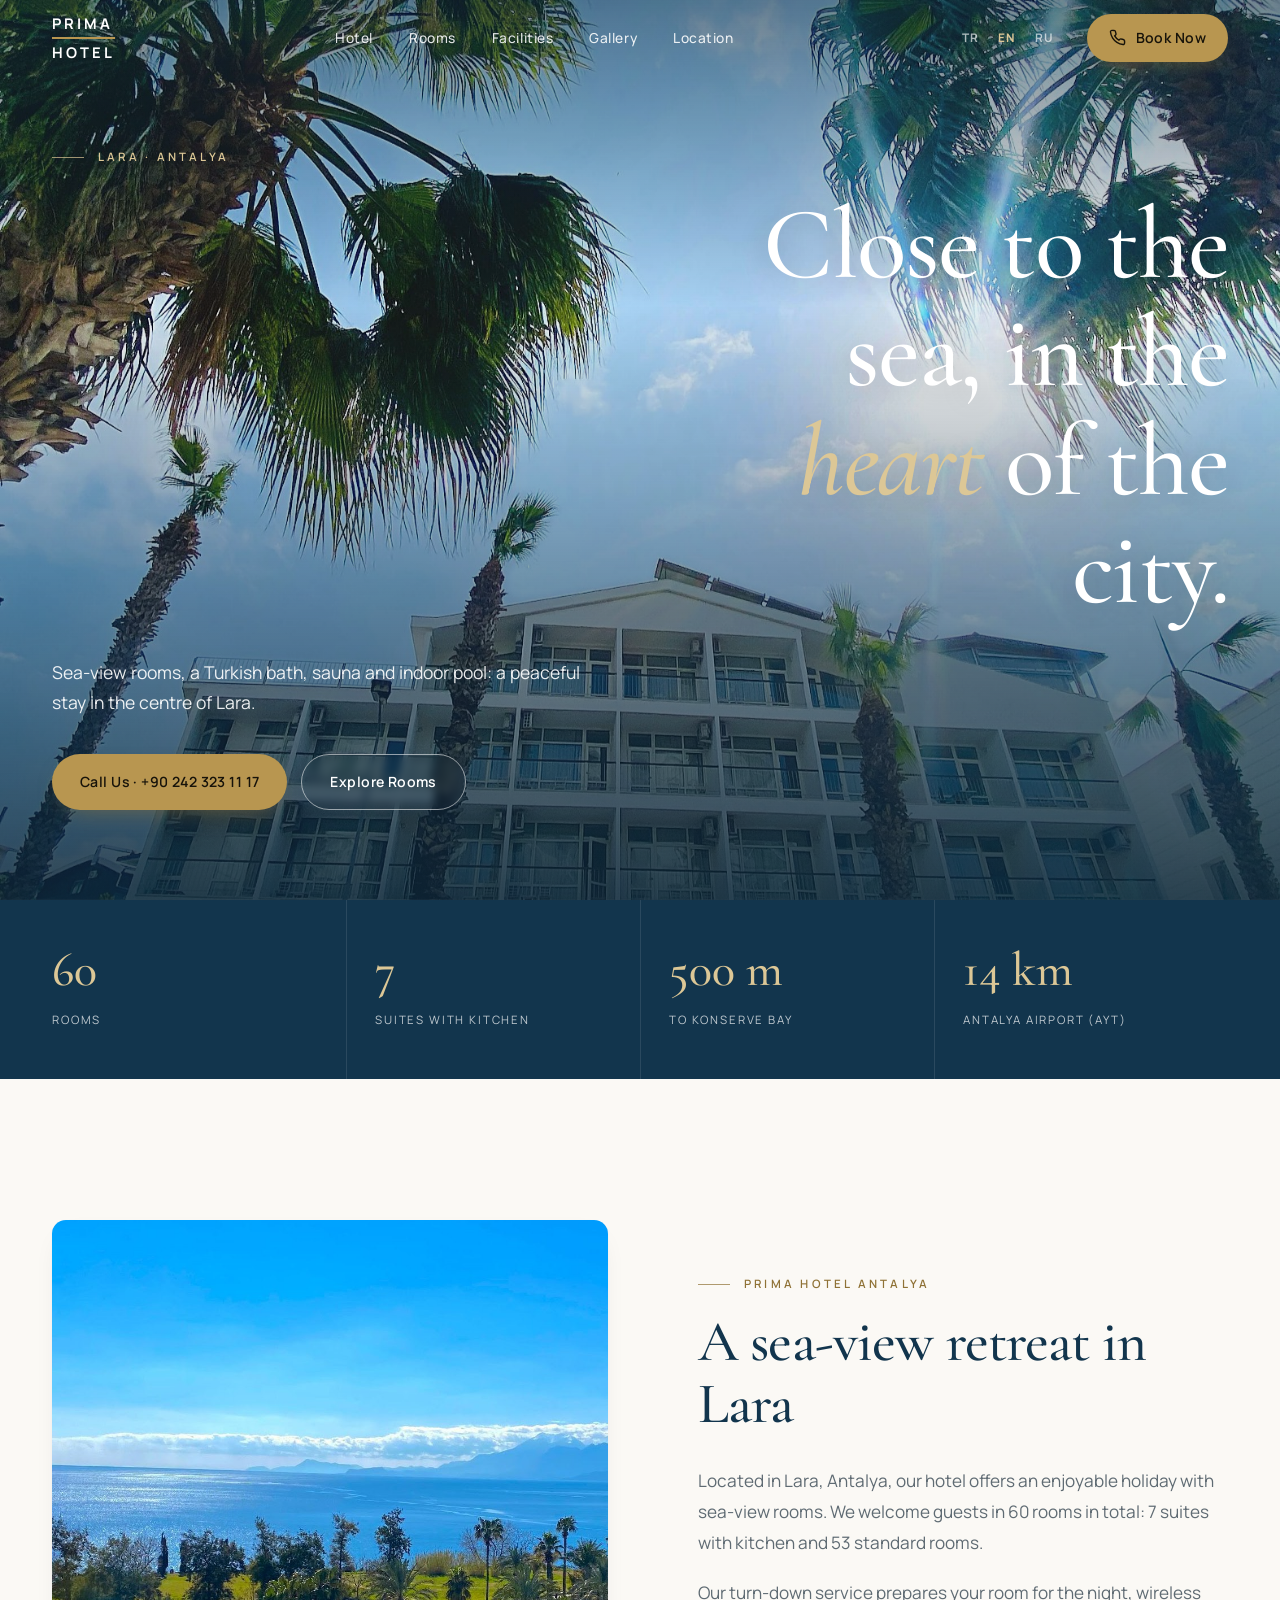
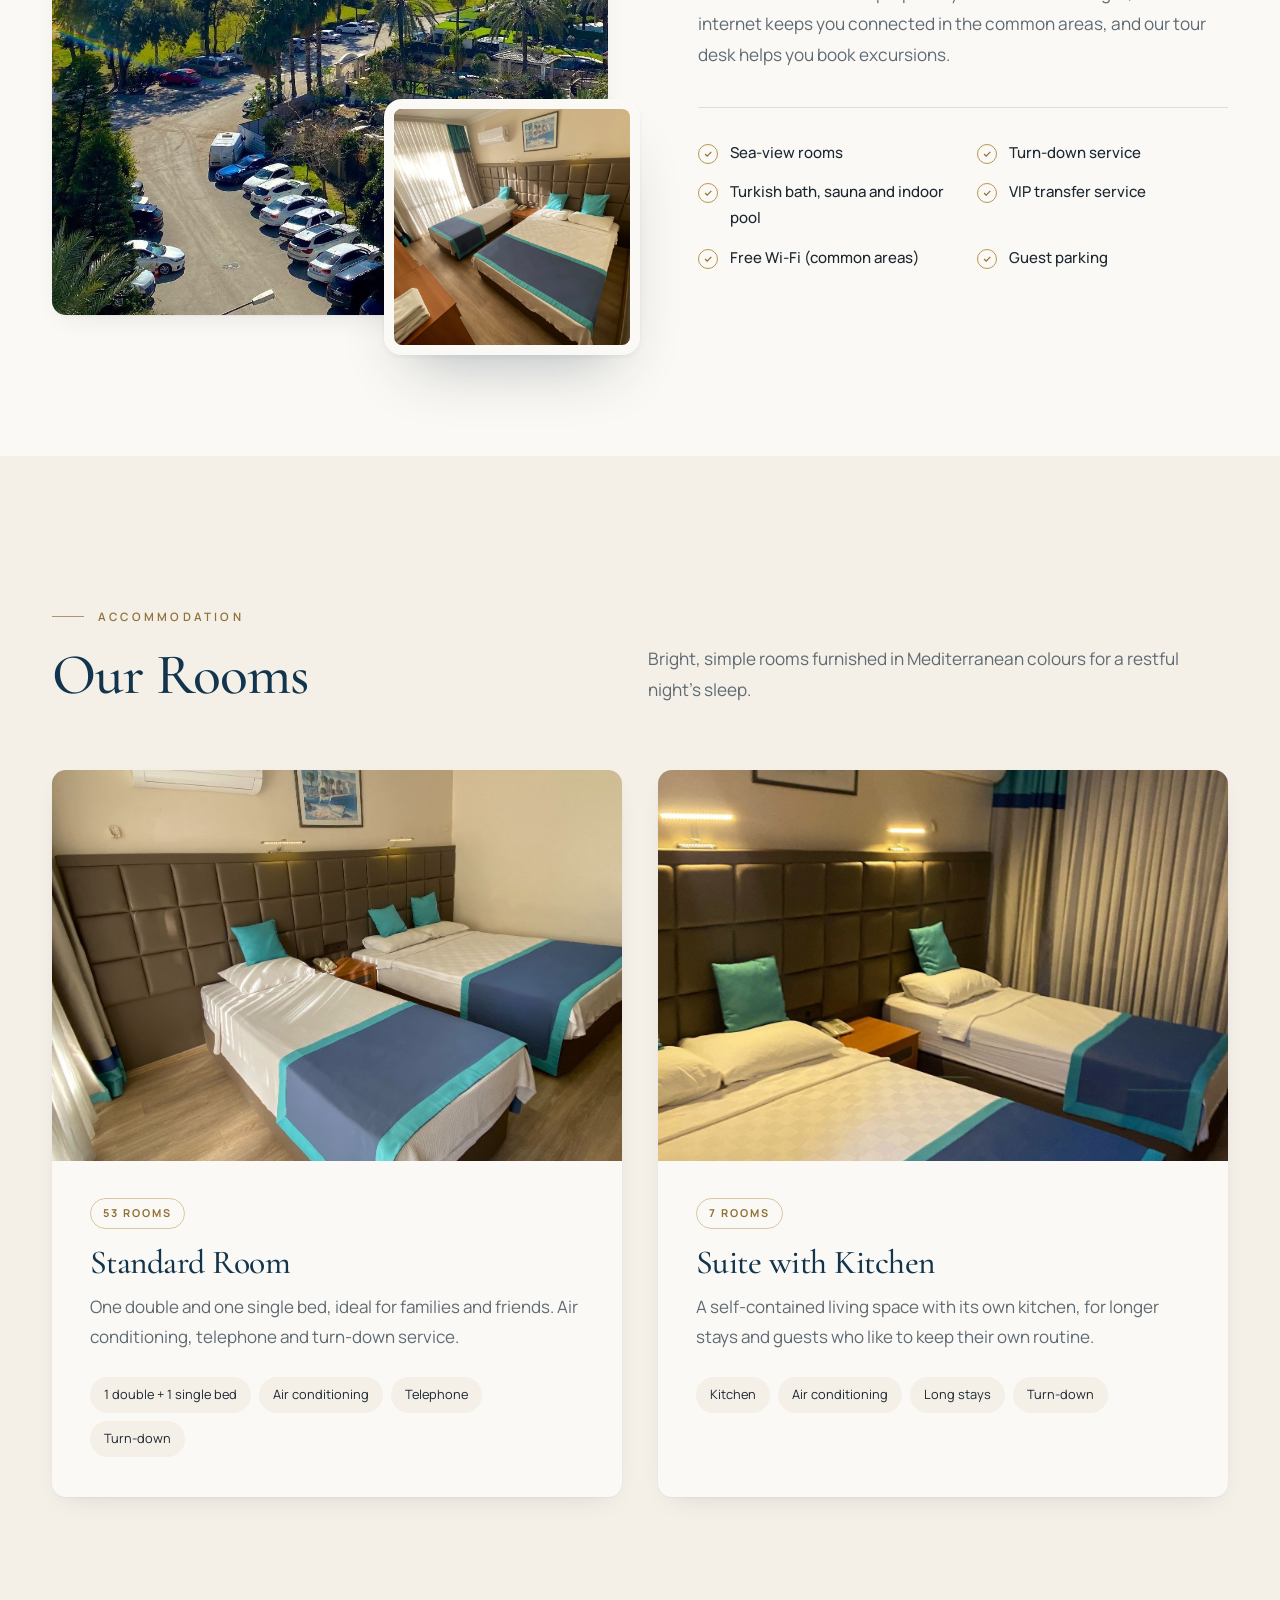
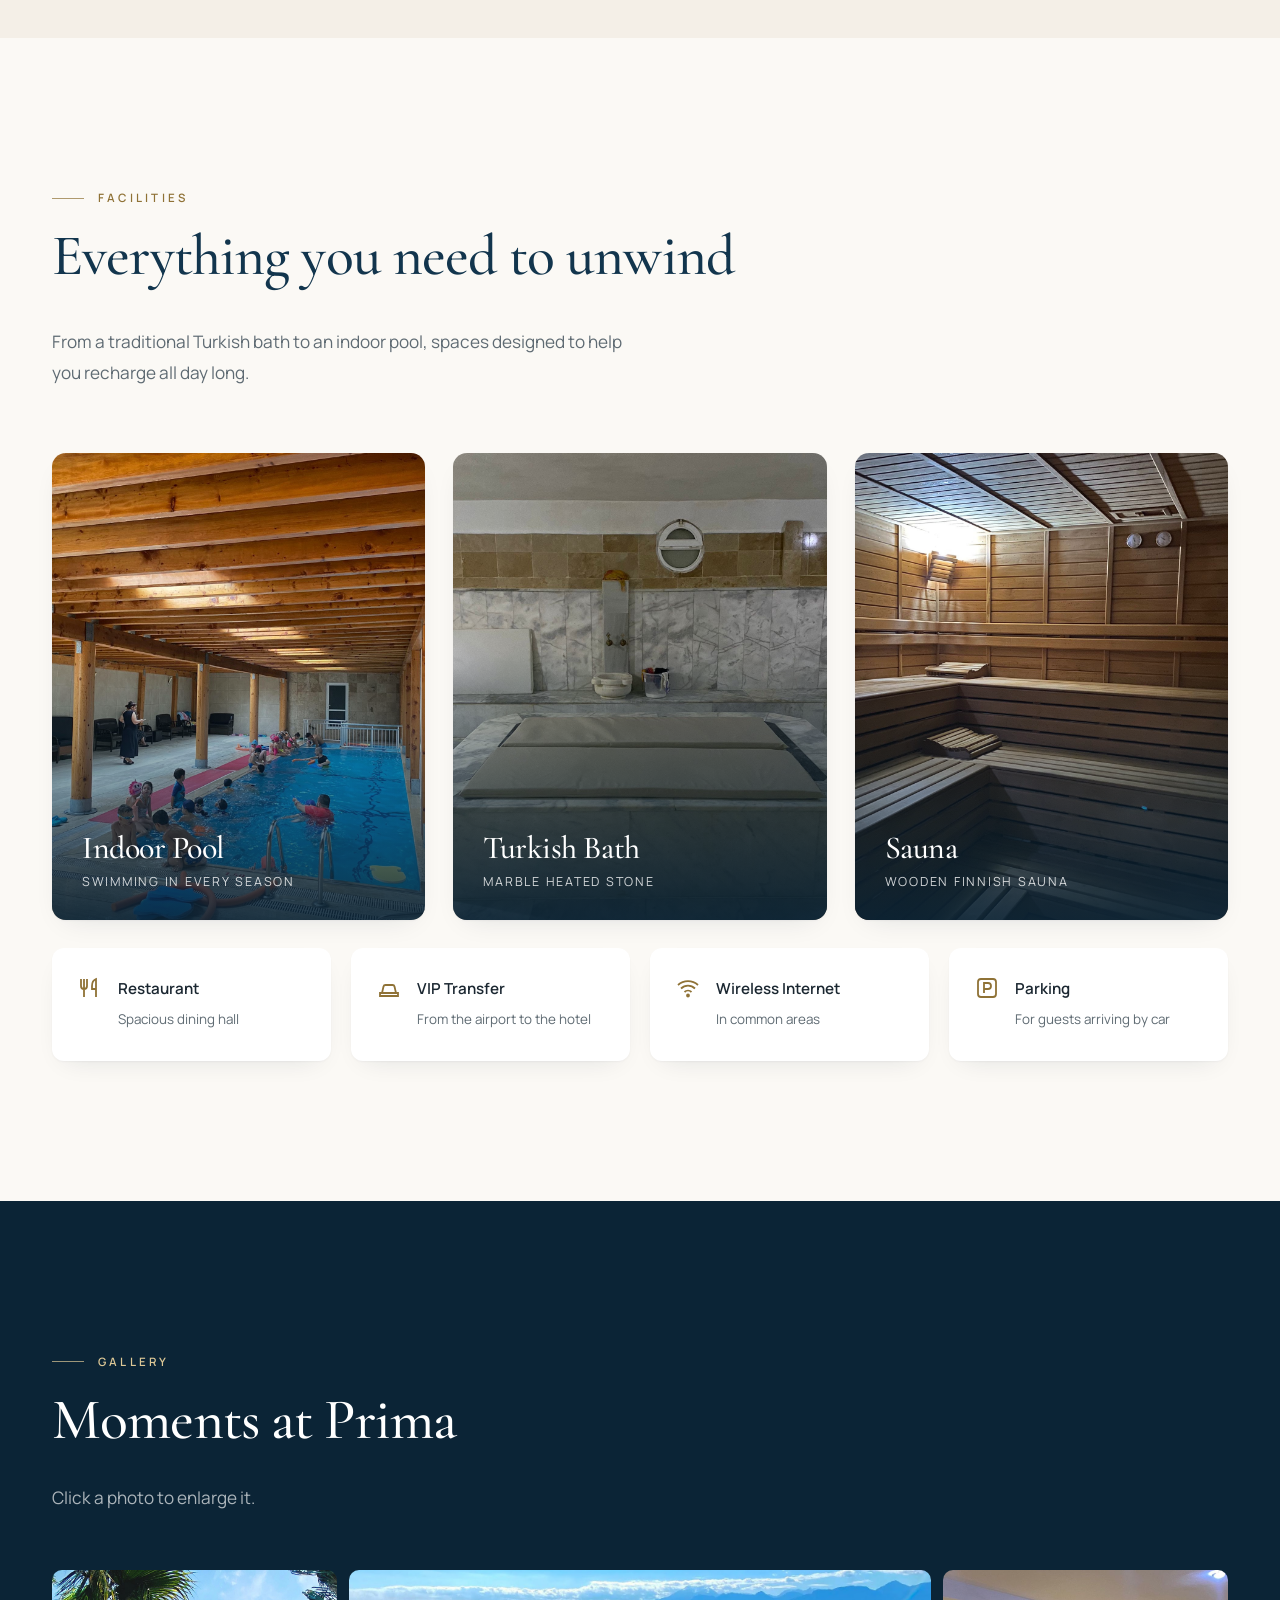
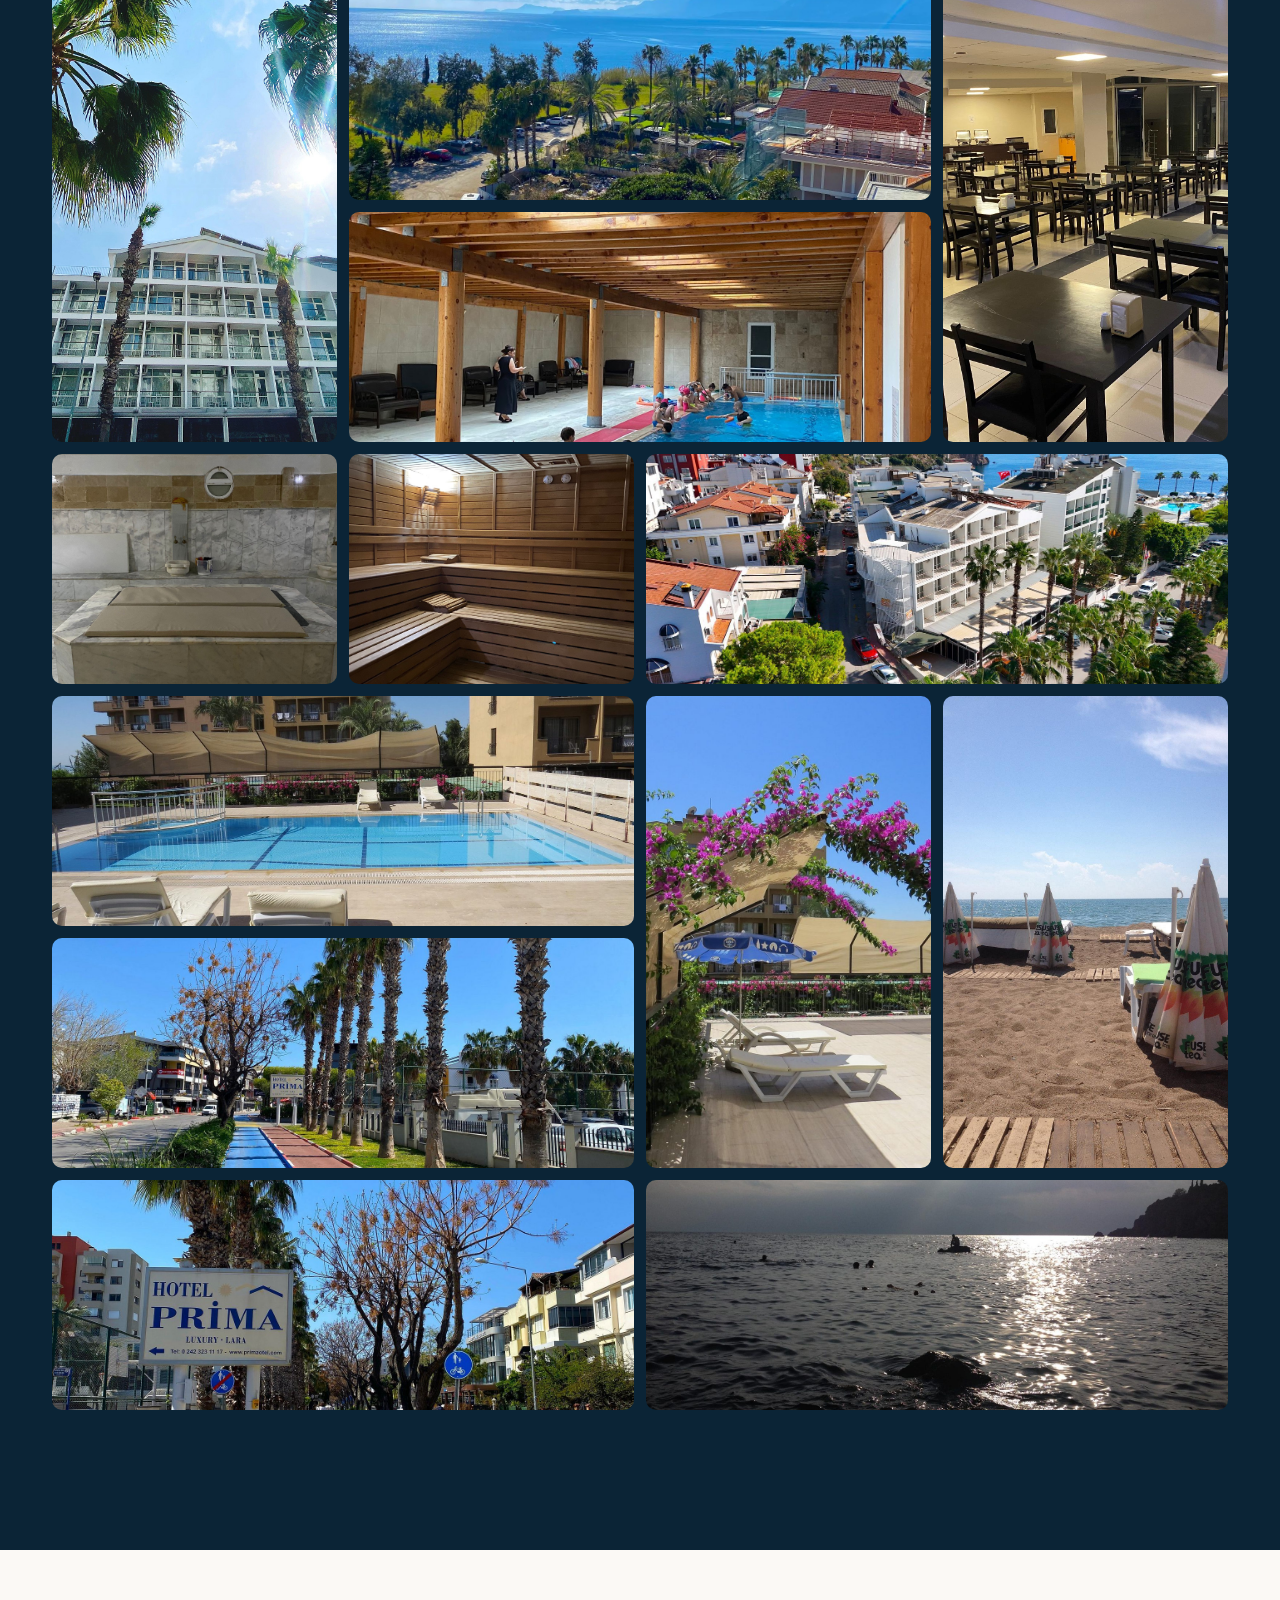
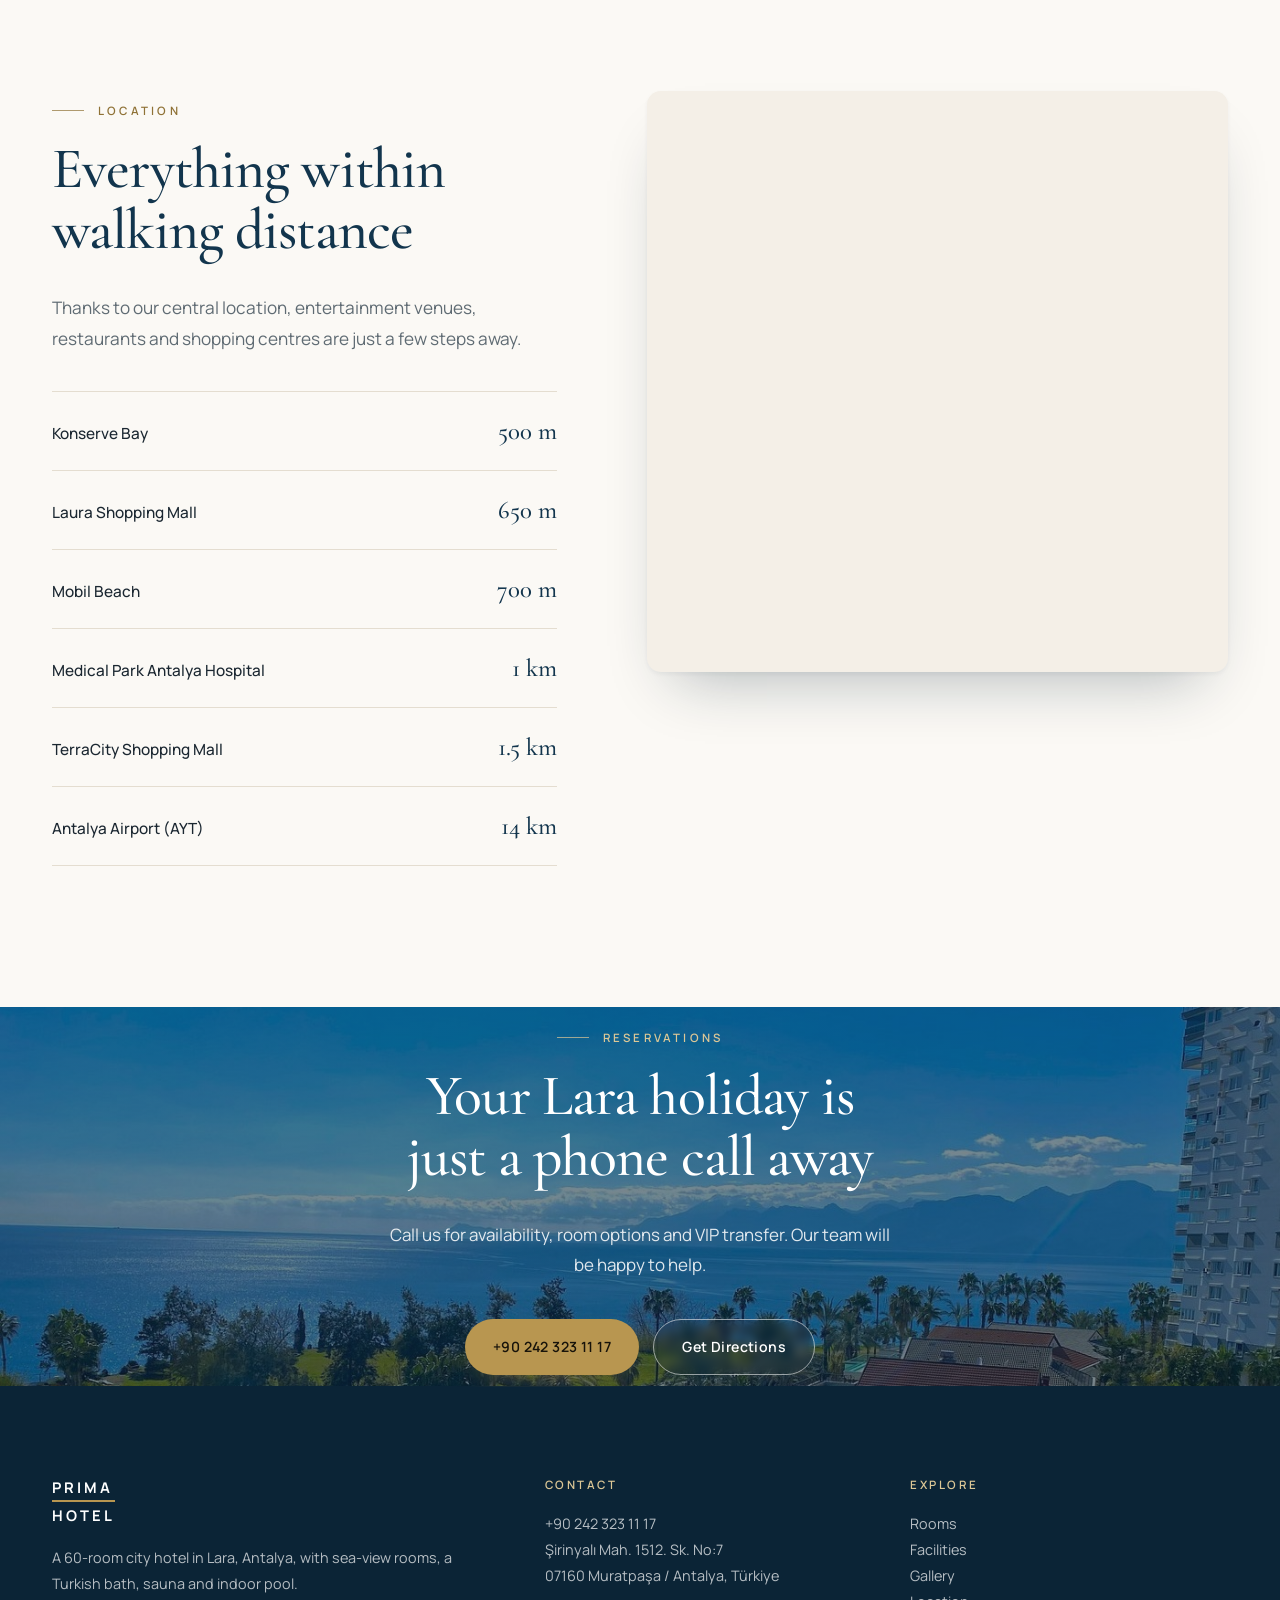
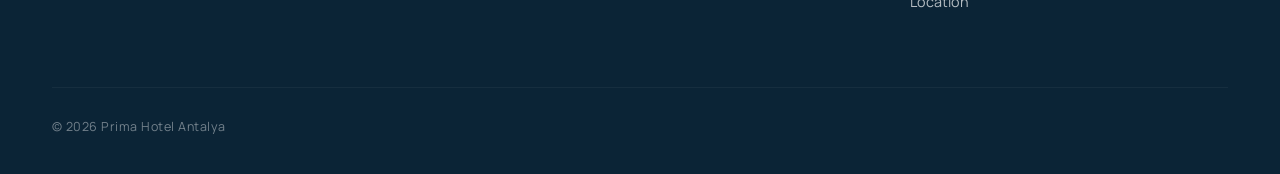
==== en.html @ bfd02672 "Add modern Prima Hotel website (TR, EN, RU) Single-page hotel site rebuilt from primaotel.com conten" ====
<!doctype html>
<html lang="en">
<head>
<meta charset="utf-8">
<meta name="viewport" content="width=device-width, initial-scale=1">
<title>Prima Hotel Antalya · Lara</title>
<meta name="description" content="Prima Hotel, a 60-room hotel in Lara, Antalya, within walking distance of the sea. Turkish bath, sauna, indoor pool, restaurant and VIP transfer.">
<meta property="og:title" content="Prima Hotel Antalya">
<meta property="og:description" content="Sea-view rooms, Turkish bath, sauna and indoor pool in Lara, Antalya.">
<meta property="og:image" content="img/otel.jpg">
<link rel="preconnect" href="https://fonts.googleapis.com">
<link rel="preconnect" href="https://fonts.gstatic.com" crossorigin>
<link href="https://fonts.googleapis.com/css2?family=Cormorant+Garamond:ital,wght@0,500;0,600;1,500&family=Manrope:wght@400;500;600;700&display=swap" rel="stylesheet">
<link rel="stylesheet" href="styles.css">
<link rel="alternate" hreflang="tr" href="index.html">
<link rel="alternate" hreflang="en" href="en.html">
<link rel="alternate" hreflang="ru" href="ru.html">
</head>
<body>

<header class="nav" id="nav">
  <div class="wrap">
    <a href="#top" class="brand" aria-label="Prima Hotel home">PRIMA<i></i>HOTEL</a>
    <ul id="menu">
      <li><a href="#hotel">Hotel</a></li>
      <li><a href="#rooms">Rooms</a></li>
      <li><a href="#facilities">Facilities</a></li>
      <li><a href="#gallery">Gallery</a></li>
      <li><a href="#location">Location</a></li>
    </ul>
    <div class="nav-end">
    <nav class="lang" aria-label="Language">
      <a href="index.html" lang="tr">TR</a>
      <a href="en.html" lang="en" aria-current="page">EN</a>
      <a href="ru.html" lang="ru">RU</a>
    </nav>
    <a class="btn btn-gold" href="tel:+902423231117">
      <svg viewBox="0 0 24 24" fill="none" stroke="currentColor" stroke-width="2"><path d="M22 16.9v3a2 2 0 0 1-2.2 2 19.8 19.8 0 0 1-8.6-3.1 19.5 19.5 0 0 1-6-6A19.8 19.8 0 0 1 2.1 4.2 2 2 0 0 1 4.1 2h3a2 2 0 0 1 2 1.7c.1.9.4 1.8.7 2.7a2 2 0 0 1-.5 2.1L8 9.8a16 16 0 0 0 6 6l1.3-1.3a2 2 0 0 1 2.1-.4c.9.3 1.8.6 2.7.7a2 2 0 0 1 1.7 2z"/></svg>
      Book Now
    </a>
    <button class="menu-btn" id="menuBtn" aria-label="Open menu" aria-expanded="false">
      <svg width="28" height="28" viewBox="0 0 24 24" fill="none" stroke="currentColor" stroke-width="2"><path d="M4 7h16M4 12h16M4 17h16"/></svg>
    </button>
    </div>
  </div>
</header>

<main id="top">
  <section class="hero">
    <div class="hero-bg" role="img" aria-label="Prima Hotel building among palm trees"></div>
    <div class="wrap">
      <span class="eyebrow">Lara · Antalya</span>
      <h1>Close to the sea, in the <em>heart</em> of the city.</h1>
      <p>Sea-view rooms, a Turkish bath, sauna and indoor pool: a peaceful stay in the centre of Lara.</p>
      <div class="hero-ctas">
        <a class="btn btn-gold" href="tel:+902423231117">Call Us · +90 242 323 11 17</a>
        <a class="btn btn-ghost" href="#rooms">Explore Rooms</a>
      </div>
    </div>
  </section>

  <section class="stats" aria-label="Hotel facts">
    <div class="wrap">
      <div class="stat"><b>60</b><span>Rooms</span></div>
      <div class="stat"><b>7</b><span>Suites with kitchen</span></div>
      <div class="stat"><b>500 m</b><span>To Konserve Bay</span></div>
      <div class="stat"><b>14 km</b><span>Antalya Airport (AYT)</span></div>
    </div>
  </section>

  <section class="about" id="hotel">
    <div class="wrap">
      <div class="about-media reveal">
        <img src="img/deniz-manzarasi-dikey.jpg" alt="View of the Mediterranean and the Taurus Mountains from the hotel" loading="lazy">
        <img class="inset" src="img/oda-gunduz.jpg" alt="Standard room" loading="lazy">
      </div>
      <div class="reveal">
        <span class="eyebrow">Prima Hotel Antalya</span>
        <h2>A sea-view retreat in Lara</h2>
        <p class="lead">Located in Lara, Antalya, our hotel offers an enjoyable holiday with sea-view rooms. We welcome guests in 60 rooms in total: 7 suites with kitchen and 53 standard rooms.</p>
        <p class="lead">Our turn-down service prepares your room for the night, wireless internet keeps you connected in the common areas, and our tour desk helps you book excursions.</p>
        <ul class="checks">
          <li>Sea-view rooms</li>
          <li>Turn-down service</li>
          <li>Turkish bath, sauna and indoor pool</li>
          <li>VIP transfer service</li>
          <li>Free Wi-Fi (common areas)</li>
          <li>Guest parking</li>
        </ul>
      </div>
    </div>
  </section>

  <section class="rooms" id="rooms">
    <div class="wrap">
      <div class="section-head reveal">
        <div>
          <span class="eyebrow">Accommodation</span>
          <h2>Our Rooms</h2>
        </div>
        <p class="lead">Bright, simple rooms furnished in Mediterranean colours for a restful night's sleep.</p>
      </div>
      <div class="room-grid">
        <article class="room reveal">
          <div class="room-img"><img src="img/oda-standart.jpg" alt="Standard room with one double and one single bed" loading="lazy"></div>
          <div class="room-body">
            <span class="room-tag">53 rooms</span>
            <h3>Standard Room</h3>
            <p>One double and one single bed, ideal for families and friends. Air conditioning, telephone and turn-down service.</p>
            <div class="room-feats"><span>1 double + 1 single bed</span><span>Air conditioning</span><span>Telephone</span><span>Turn-down</span></div>
          </div>
        </article>
        <article class="room reveal">
          <div class="room-img"><img src="img/oda-gece.jpg" alt="Room in the evening light" loading="lazy"></div>
          <div class="room-body">
            <span class="room-tag">7 rooms</span>
            <h3>Suite with Kitchen</h3>
            <p>A self-contained living space with its own kitchen, for longer stays and guests who like to keep their own routine.</p>
            <div class="room-feats"><span>Kitchen</span><span>Air conditioning</span><span>Long stays</span><span>Turn-down</span></div>
          </div>
        </article>
      </div>
    </div>
  </section>

  <section id="facilities">
    <div class="wrap">
      <div class="section-head reveal">
        <div>
          <span class="eyebrow">Facilities</span>
          <h2>Everything you need to unwind</h2>
        </div>
        <p class="lead">From a traditional Turkish bath to an indoor pool, spaces designed to help you recharge all day long.</p>
      </div>
      <div class="fac-grid">
        <div class="fac reveal"><img src="img/kapali-havuz.jpg" alt="Indoor pool" loading="lazy"><div><h3>Indoor Pool</h3><p>Swimming in every season</p></div></div>
        <div class="fac reveal"><img src="img/hamam.jpg" alt="Marble Turkish bath" loading="lazy"><div><h3>Turkish Bath</h3><p>Marble heated stone</p></div></div>
        <div class="fac reveal"><img src="img/sauna.jpg" alt="Wooden sauna" loading="lazy"><div><h3>Sauna</h3><p>Wooden Finnish sauna</p></div></div>
      </div>
      <div class="services">
        <div class="svc reveal">
          <svg viewBox="0 0 24 24" fill="none" stroke="currentColor" stroke-width="1.8"><path d="M3 3v7a3 3 0 0 0 6 0V3M6 3v18M18 21V3c-2.5 1-4 3.5-4 7v3h4"/></svg>
          <div><b>Restaurant</b><span>Spacious dining hall</span></div>
        </div>
        <div class="svc reveal">
          <svg viewBox="0 0 24 24" fill="none" stroke="currentColor" stroke-width="1.8"><path d="M5 17h14l-1.5-6.5A2 2 0 0 0 15.6 9H8.4a2 2 0 0 0-1.9 1.5zM3 17h18v3H3zM7 20v1M17 20v1"/></svg>
          <div><b>VIP Transfer</b><span>From the airport to the hotel</span></div>
        </div>
        <div class="svc reveal">
          <svg viewBox="0 0 24 24" fill="none" stroke="currentColor" stroke-width="1.8"><path d="M2 9a15 15 0 0 1 20 0M5 12.5a10 10 0 0 1 14 0M8.5 16a5 5 0 0 1 7 0"/><circle cx="12" cy="19.5" r="1"/></svg>
          <div><b>Wireless Internet</b><span>In common areas</span></div>
        </div>
        <div class="svc reveal">
          <svg viewBox="0 0 24 24" fill="none" stroke="currentColor" stroke-width="1.8"><rect x="3" y="3" width="18" height="18" rx="3"/><path d="M9 17V7h4a3 3 0 0 1 0 6H9"/></svg>
          <div><b>Parking</b><span>For guests arriving by car</span></div>
        </div>
      </div>
    </div>
  </section>

  <section class="gallery" id="gallery">
    <div class="wrap">
      <span class="eyebrow">Gallery</span>
      <h2>Moments at Prima</h2>
      <p class="lead">Click a photo to enlarge it.</p>
      <div class="g-grid" id="gGrid">
        <button class="tall"><img src="img/otel.jpg" alt="Hotel building" loading="lazy"></button>
        <button class="wide"><img src="img/deniz-manzarasi.jpg" alt="Sea view" loading="lazy"></button>
        <button class="wide"><img src="img/kapali-havuz.jpg" alt="Indoor pool" loading="lazy"></button>
        <button class="tall"><img src="img/restoran.jpg" alt="Restaurant" loading="lazy"></button>
        <button><img src="img/hamam.jpg" alt="Turkish bath" loading="lazy"></button>
        <button><img src="img/sauna.jpg" alt="Sauna" loading="lazy"></button>
        <button class="wide"><img src="img/havadan-gorunum.jpg" alt="Aerial view of the hotel and its surroundings" loading="lazy"></button>
        <button class="wide"><img src="img/havuz.jpg" alt="Pool and sun loungers" loading="lazy"></button>
        <button class="tall"><img src="img/havuz-begonvil.jpg" alt="Bougainvillea by the pool" loading="lazy"></button>
        <button class="wide"><img src="img/yuruyus-yolu-1.jpg" alt="Palm-lined walking and cycling path" loading="lazy"></button>
        <button class="wide"><img src="img/yuruyus-yolu-2.jpg" alt="Hotel sign and walking path" loading="lazy"></button>
        <button class="wide"><img src="img/deniz-gun-batimi.jpg" alt="The sea at sunset" loading="lazy"></button>
        <button class="tall"><img src="img/plaj.jpg" alt="Sun loungers and parasols on the beach" loading="lazy"></button>
      </div>
    </div>
  </section>

  <section class="loc" id="location">
    <div class="wrap">
      <div class="reveal">
        <span class="eyebrow">Location</span>
        <h2>Everything within walking distance</h2>
        <p class="lead">Thanks to our central location, entertainment venues, restaurants and shopping centres are just a few steps away.</p>
        <ul class="dist">
          <li><span>Konserve Bay</span><b>500 m</b></li>
          <li><span>Laura Shopping Mall</span><b>650 m</b></li>
          <li><span>Mobil Beach</span><b>700 m</b></li>
          <li><span>Medical Park Antalya Hospital</span><b>1 km</b></li>
          <li><span>TerraCity Shopping Mall</span><b>1.5 km</b></li>
          <li><span>Antalya Airport (AYT)</span><b>14 km</b></li>
        </ul>
      </div>
      <div class="map reveal">
        <iframe title="Prima Hotel on the map" loading="lazy" referrerpolicy="no-referrer-when-downgrade"
          src="https://maps.google.com/maps?hl=en&amp;ll=36.855788,30.742263&amp;q=%C5%9Eirinyal%C4%B1,+1512.+Sk.+No:7,+07160+Muratpa%C5%9Fa/Antalya+(Prima+Hotel)&amp;z=16&amp;output=embed"></iframe>
      </div>
    </div>
  </section>

  <section class="cta">
    <div class="wrap reveal">
      <span class="eyebrow">Reservations</span>
      <h2>Your Lara holiday is just a phone call away</h2>
      <p>Call us for availability, room options and VIP transfer. Our team will be happy to help.</p>
      <div class="hero-ctas">
        <a class="btn btn-gold" href="tel:+902423231117">+90 242 323 11 17</a>
        <a class="btn btn-ghost" target="_blank" rel="noopener" href="https://www.google.com/maps/dir/?api=1&amp;destination=36.855788,30.742263">Get Directions</a>
      </div>
    </div>
  </section>
</main>

<footer>
  <div class="wrap">
    <div>
      <a href="#top" class="brand">PRIMA<i></i>HOTEL</a>
      <p>A 60-room city hotel in Lara, Antalya, with sea-view rooms, a Turkish bath, sauna and indoor pool.</p>
    </div>
    <div>
      <h4>Contact</h4>
      <p><a href="tel:+902423231117">+90 242 323 11 17</a></p>
      <p>Şirinyalı Mah. 1512. Sk. No:7<br>07160 Muratpaşa / Antalya, Türkiye</p>
    </div>
    <div>
      <h4>Explore</h4>
      <p><a href="#rooms">Rooms</a></p>
      <p><a href="#facilities">Facilities</a></p>
      <p><a href="#gallery">Gallery</a></p>
      <p><a href="#location">Location</a></p>
    </div>
    <div class="copy">© <span id="yr"></span> Prima Hotel Antalya</div>
  </div>
</footer>

<a class="call-fab" href="tel:+902423231117" aria-label="Call the hotel">
  <svg viewBox="0 0 24 24" fill="none" stroke="currentColor" stroke-width="2"><path d="M22 16.9v3a2 2 0 0 1-2.2 2 19.8 19.8 0 0 1-8.6-3.1 19.5 19.5 0 0 1-6-6A19.8 19.8 0 0 1 2.1 4.2 2 2 0 0 1 4.1 2h3a2 2 0 0 1 2 1.7c.1.9.4 1.8.7 2.7a2 2 0 0 1-.5 2.1L8 9.8a16 16 0 0 0 6 6l1.3-1.3a2 2 0 0 1 2.1-.4c.9.3 1.8.6 2.7.7a2 2 0 0 1 1.7 2z"/></svg>
</a>

<div class="lightbox" id="lb" role="dialog" aria-modal="true" aria-label="Photo viewer">
  <button class="lb-btn lb-close" id="lbClose" aria-label="Close">✕</button>
  <button class="lb-btn lb-prev" id="lbPrev" aria-label="Previous">‹</button>
  <img id="lbImg" alt="">
  <button class="lb-btn lb-next" id="lbNext" aria-label="Next">›</button>
</div>

<script src="main.js"></script>
</body>
</html>
---- styles.css ----
:root{
  --sea:#12354d;
  --sea-deep:#0b2436;
  --teal:#3f8f8c;
  --gold:#b89650;
  --gold-dark:#8f7236;
  --gold-soft:#dcc796;
  --sand:#f4efe7;
  --paper:#fbf9f5;
  --ink:#1b2731;
  --muted:#5f6b73;
  --line:#e4ddd0;
  --radius:14px;
  --max:1240px;
  --shadow-sm:0 1px 2px rgba(11,36,54,.04), 0 10px 28px -14px rgba(11,36,54,.14);
  --shadow-lg:0 2px 4px rgba(11,36,54,.05), 0 32px 60px -28px rgba(11,36,54,.32);
  --ease:cubic-bezier(.22,.61,.36,1);
  --serif:"Cormorant Garamond", Georgia, serif;
  --sans:"Manrope", system-ui, -apple-system, "Segoe UI", sans-serif;
}
*{box-sizing:border-box;margin:0;padding:0}
html{scroll-behavior:smooth;scroll-padding-top:84px}
body{font-family:var(--sans);font-size:1.0625rem;color:var(--ink);background:var(--paper);line-height:1.7;-webkit-font-smoothing:antialiased;text-rendering:optimizeLegibility}
img{display:block;max-width:100%}
a{color:inherit}
:focus-visible{outline:2px solid var(--gold);outline-offset:3px;border-radius:4px}
.wrap{max-width:var(--max);margin:0 auto;padding:0 32px}
.eyebrow{display:inline-flex;align-items:center;gap:14px;font-size:.72rem;letter-spacing:.28em;text-transform:uppercase;font-weight:600;color:var(--gold-dark)}
.eyebrow::before{content:"";width:32px;height:1px;background:currentColor;opacity:.7}
h1,h2,h3{font-family:var(--serif);font-weight:500;line-height:1.06;letter-spacing:-.015em}
h2{font-size:clamp(2.4rem,4.6vw,3.6rem);color:var(--sea);margin:.32em 0 .55em}
.lead{font-size:1.075rem;line-height:1.8;color:var(--muted);max-width:58ch}
section{padding:clamp(88px,11vw,156px) 0}

/* Logo mark (recreated from the original wordmark) */
.brand{display:inline-flex;flex-direction:column;text-decoration:none;font-family:var(--sans);font-weight:700;letter-spacing:.2em;line-height:1;font-size:.92rem}
.brand i{display:block;height:2px;background:var(--gold);margin:6px 0;width:100%}

/* Nav */
.nav{position:fixed;inset:0 0 auto 0;z-index:50;transition:background .35s var(--ease), box-shadow .35s var(--ease), color .35s var(--ease);color:#fff}
.nav .wrap{display:flex;align-items:center;justify-content:space-between;height:76px}
.nav ul{display:flex;gap:36px;list-style:none;font-size:.86rem;font-weight:500;letter-spacing:.04em}
.nav ul a{text-decoration:none;opacity:.88;transition:opacity .2s, color .2s}
.nav ul a:hover{opacity:1;color:var(--gold-soft)}
.nav.scrolled{background:rgba(251,249,245,.92);backdrop-filter:saturate(140%) blur(14px);-webkit-backdrop-filter:saturate(140%) blur(14px);color:var(--ink);box-shadow:0 1px 0 var(--line)}
.nav.scrolled ul a:hover{color:var(--gold-dark)}
.btn{display:inline-flex;align-items:center;justify-content:center;gap:10px;padding:15px 28px;border-radius:999px;font-weight:600;font-size:.88rem;letter-spacing:.03em;text-decoration:none;transition:transform .25s var(--ease), background .25s, color .25s, box-shadow .25s;border:0;cursor:pointer}
.btn:hover{transform:translateY(-1px)}
.btn-gold{background:var(--gold);color:#17130a;box-shadow:0 10px 24px -12px rgba(143,114,54,.7)}
.btn-gold:hover{background:#c4a35e;box-shadow:0 14px 28px -12px rgba(143,114,54,.8)}
.btn-ghost{border:1px solid rgba(255,255,255,.55);color:#fff;backdrop-filter:blur(4px)}
.btn-ghost:hover{background:rgba(255,255,255,.12);border-color:#fff}
.btn svg{width:17px;height:17px}
.nav .btn{padding:12px 22px}
.menu-btn{display:none;background:none;border:0;color:inherit;cursor:pointer;padding:6px}

/* Hero */
.hero{position:relative;min-height:100svh;display:flex;align-items:flex-end;color:#fff;padding:0 0 clamp(64px,10vh,112px);overflow:hidden}
.hero-bg{position:absolute;inset:0;background:url(img/otel.jpg) center 35%/cover no-repeat;transform:scale(1.06);animation:drift 18s ease-out forwards}
@keyframes drift{to{transform:scale(1)}}
.hero::after{content:"";position:absolute;inset:0;background:linear-gradient(180deg,rgba(11,36,54,.55) 0%,rgba(11,36,54,.06) 34%,rgba(11,36,54,.84) 100%)}
.hero .wrap{position:relative;z-index:1;width:100%}
.hero .eyebrow{color:var(--gold-soft)}
.hero h1{font-size:clamp(3.2rem,8vw,6.8rem);margin:.22em 0 .32em auto;max-width:12ch;text-align:right;text-shadow:0 2px 30px rgba(0,0,0,.18)}
.hero h1 em{font-style:italic;color:var(--gold-soft)}
.hero p{max-width:50ch;font-size:1.1rem;line-height:1.75;opacity:.9;margin-bottom:36px}
.hero-ctas{display:flex;flex-wrap:wrap;gap:14px}

/* Stats strip */
.stats{background:var(--sea);color:#fff;padding:0}
.stats .wrap{display:grid;grid-template-columns:repeat(4,1fr)}
.stat{padding:46px 28px;border-left:1px solid rgba(255,255,255,.1)}
.stat:first-child{border-left:0;padding-left:0}
.stat b{display:block;font-family:var(--serif);font-size:3rem;font-weight:500;line-height:1;color:var(--gold-soft);margin-bottom:10px}
.stat span{font-size:.72rem;letter-spacing:.16em;text-transform:uppercase;opacity:.72}

/* About */
.about .wrap{display:grid;grid-template-columns:1.05fr 1fr;gap:clamp(48px,7vw,104px);align-items:center}
.about-media{position:relative}
.about-media img{border-radius:var(--radius);aspect-ratio:4/5;object-fit:cover;width:100%;box-shadow:var(--shadow-sm)}
.about-media .inset{position:absolute;right:-32px;bottom:-40px;width:46%;border:10px solid var(--paper);border-radius:18px;aspect-ratio:1;object-fit:cover;box-shadow:var(--shadow-lg)}
.about p+p{margin-top:1.1em}
.checks{list-style:none;display:grid;grid-template-columns:1fr 1fr;gap:14px 28px;margin-top:36px;padding-top:32px;border-top:1px solid var(--line)}
.checks li{display:flex;gap:12px;align-items:flex-start;font-weight:500;font-size:.94rem}
.checks li::before{content:"";flex:none;width:18px;height:18px;margin-top:4px;border-radius:50%;border:1px solid var(--gold);background:url("data:image/svg+xml,%3Csvg xmlns='http://www.w3.org/2000/svg' viewBox='0 0 24 24' fill='none' stroke='%238f7236' stroke-width='3'%3E%3Cpath d='M5 12l5 5L20 7'/%3E%3C/svg%3E") center/10px no-repeat}

/* Rooms */
.rooms{background:var(--sand)}
.section-head{display:flex;justify-content:space-between;align-items:flex-end;gap:40px;flex-wrap:wrap;margin-bottom:64px}
.section-head h2{margin-bottom:0}
.room-grid{display:grid;grid-template-columns:repeat(2,1fr);gap:36px}
.room{background:var(--paper);border-radius:var(--radius);overflow:hidden;box-shadow:var(--shadow-sm);transition:transform .45s var(--ease), box-shadow .45s var(--ease)}
.room:hover{transform:translateY(-4px);box-shadow:var(--shadow-lg)}
.room-img{aspect-ratio:16/11;overflow:hidden}
.room-img img{width:100%;height:100%;object-fit:cover;transition:transform 1s var(--ease)}
.room:hover .room-img img{transform:scale(1.04)}
.room-body{padding:36px 38px 40px}
.room-body h3{font-size:2.1rem;color:var(--sea)}
.room-tag{display:inline-block;font-size:.68rem;font-weight:700;letter-spacing:.18em;text-transform:uppercase;color:var(--gold-dark);border:1px solid rgba(184,150,80,.5);padding:5px 12px;border-radius:999px;margin-bottom:16px}
.room-body p{color:var(--muted);margin:.7em 0 1.5em;line-height:1.75}
.room-feats{display:flex;flex-wrap:wrap;gap:8px}
.room-feats span{font-size:.8rem;background:var(--sand);color:var(--ink);padding:7px 14px;border-radius:999px}

/* Facilities */
.fac-grid{display:grid;grid-template-columns:repeat(3,1fr);gap:28px}
.fac{position:relative;border-radius:var(--radius);overflow:hidden;aspect-ratio:4/5;color:#fff;isolation:isolate;box-shadow:var(--shadow-sm)}
.fac img{position:absolute;inset:0;width:100%;height:100%;object-fit:cover;z-index:-2;transition:transform 1s var(--ease)}
.fac:hover img{transform:scale(1.05)}
.fac::after{content:"";position:absolute;inset:0;z-index:-1;background:linear-gradient(180deg,transparent 42%,rgba(11,36,54,.9))}
.fac div{position:absolute;left:30px;right:30px;bottom:28px}
.fac h3{font-size:2rem}
.fac p{font-size:.78rem;letter-spacing:.14em;text-transform:uppercase;opacity:.8;margin-top:6px}
.services{display:grid;grid-template-columns:repeat(4,1fr);gap:20px;margin-top:28px}
.svc{background:#fff;border-radius:12px;padding:28px 26px;display:flex;gap:16px;align-items:flex-start;box-shadow:var(--shadow-sm);transition:box-shadow .35s var(--ease)}
.svc:hover{box-shadow:var(--shadow-lg)}
.svc svg{flex:none;width:24px;height:24px;color:var(--gold-dark)}
.svc b{display:block;font-size:.95rem;font-weight:600;margin-bottom:2px}
.svc span{font-size:.84rem;color:var(--muted)}

/* Gallery */
.gallery{background:var(--sea-deep);color:#fff}
.gallery h2{color:#fff}
.gallery .eyebrow{color:var(--gold-soft)}
.gallery .lead{color:rgba(255,255,255,.66)}
.g-grid{display:grid;grid-template-columns:repeat(4,1fr);grid-auto-flow:dense;grid-auto-rows:230px;gap:12px;margin-top:56px}
.g-grid button{border:0;padding:0;border-radius:10px;overflow:hidden;cursor:zoom-in;background:#0f2e44}
.g-grid img{width:100%;height:100%;object-fit:cover;transition:transform .9s var(--ease), opacity .3s}
.g-grid button:hover img{transform:scale(1.04)}
.g-grid .tall{grid-row:span 2}
.g-grid .wide{grid-column:span 2}
.lightbox{position:fixed;inset:0;z-index:100;background:rgba(6,20,31,.95);display:none;align-items:center;justify-content:center;padding:24px}
.lightbox.open{display:flex}
.lightbox img{max-height:86vh;max-width:min(1200px,100%);border-radius:8px;box-shadow:0 30px 80px -20px rgba(0,0,0,.6)}
.lb-btn{position:absolute;background:rgba(255,255,255,.08);color:#fff;border:1px solid rgba(255,255,255,.18);width:48px;height:48px;border-radius:50%;font-size:1.3rem;cursor:pointer;transition:background .2s}
.lb-btn:hover{background:rgba(255,255,255,.18)}
.lb-close{top:20px;right:20px}
.lb-prev{left:20px;top:50%;transform:translateY(-50%)}
.lb-next{right:20px;top:50%;transform:translateY(-50%)}
body.lb-lock{overflow:hidden}

/* Location */
.loc .wrap{display:grid;grid-template-columns:1fr 1.15fr;gap:clamp(48px,7vw,96px);align-items:start}
.dist{list-style:none;margin-top:36px;border-top:1px solid var(--line)}
.dist li{display:flex;justify-content:space-between;align-items:baseline;gap:16px;padding:18px 0;border-bottom:1px solid var(--line)}
.dist li span{font-weight:500;font-size:.96rem}
.dist li b{font-family:var(--serif);font-size:1.55rem;font-weight:500;color:var(--sea);white-space:nowrap}
.map{border-radius:var(--radius);overflow:hidden;aspect-ratio:1/1;background:var(--sand);box-shadow:var(--shadow-lg)}
.map iframe{width:100%;height:100%;border:0}

/* Contact / CTA */
/* Panorama background: shown full width at its own ratio (1400x415), never cropped or stretched */
.cta{--pano-h:calc(100vw * 415 / 1400);position:relative;color:#fff;text-align:center;overflow:hidden;isolation:isolate;aspect-ratio:1400/415;display:flex;align-items:center;padding:clamp(40px,4vw,64px) 0;background:var(--sea-deep)}
.cta .wrap{width:100%}
.cta::before{content:"";position:absolute;inset:0;z-index:-2;background:url(img/deniz-panorama.jpg) center top/100% auto no-repeat}
/* Darkens the photo for legible text; if content is taller than the photo, the area below continues in solid sea-deep */
.cta::after{content:"";position:absolute;inset:0;z-index:-1;background:linear-gradient(180deg,rgba(11,36,54,.55) 0,rgba(11,36,54,.55) var(--pano-h),var(--sea-deep) var(--pano-h),var(--sea-deep) 100%)}
.cta .eyebrow{color:var(--gold-soft)}
.cta h2{color:#fff;max-width:18ch;margin-left:auto;margin-right:auto}
.cta p{max-width:50ch;margin:0 auto 40px;opacity:.86;line-height:1.75}
.cta .hero-ctas{justify-content:center}

footer{background:var(--sea-deep);color:rgba(255,255,255,.7);padding:88px 0 36px;font-size:.9rem;line-height:1.8}
footer .wrap{display:grid;grid-template-columns:1.4fr 1fr 1fr;gap:48px}
footer .brand{color:#fff;margin-bottom:22px}
footer h4{color:var(--gold-soft);font-size:.72rem;font-weight:600;letter-spacing:.22em;text-transform:uppercase;margin-bottom:16px}
footer a{text-decoration:none;transition:color .2s}
footer a:hover{color:var(--gold-soft)}
.copy{grid-column:1/-1;border-top:1px solid rgba(255,255,255,.08);padding-top:28px;margin-top:24px;font-size:.78rem;letter-spacing:.04em;opacity:.6}

.call-fab{display:none}

/* Reveal on scroll (only when JS is running, so content stays visible otherwise) */
.js .reveal{opacity:0;transform:translateY(24px);transition:opacity 1s var(--ease), transform 1s var(--ease)}
.js .reveal.in{opacity:1;transform:none}
@media (prefers-reduced-motion: reduce){
  .js .reveal{opacity:1;transform:none;transition:none}
  .hero-bg{animation:none;transform:none}
  html{scroll-behavior:auto}
}

/* Language switcher */
.nav-end{display:flex;align-items:center;gap:24px}
.lang{display:flex;gap:2px;font-size:.74rem;font-weight:700;letter-spacing:.12em}
.lang a{text-decoration:none;padding:6px 8px;border-radius:6px;opacity:.65;transition:opacity .2s}
.lang a:hover{opacity:1}
.lang a[aria-current="page"]{opacity:1;color:var(--gold-soft)}
.nav.scrolled .lang a[aria-current="page"],.nav.open .lang a[aria-current="page"]{color:var(--gold-dark)}

/* Responsive */
@media (max-width: 960px){
  .nav ul,.nav .btn{display:none}
  .menu-btn{display:block}
  .nav-end{gap:8px}
  .nav.open{background:var(--paper);color:var(--ink)}
  .nav.open ul{display:flex;flex-direction:column;gap:0;position:absolute;top:76px;left:0;right:0;background:var(--paper);padding:8px 32px 28px;box-shadow:0 18px 30px -18px rgba(11,36,54,.25)}
  .nav.open ul a{display:block;padding:16px 0;border-bottom:1px solid var(--line);font-size:.95rem}
  .stats .wrap{grid-template-columns:repeat(2,1fr)}
  .stat:nth-child(3){border-left:0;padding-left:0}
  .stat:nth-child(n+3){border-top:1px solid rgba(255,255,255,.1)}
  .about .wrap,.loc .wrap{grid-template-columns:1fr}
  .about-media .inset{right:16px;bottom:-28px}
  .fac-grid{grid-template-columns:1fr 1fr}
  .services{grid-template-columns:1fr 1fr}
  .g-grid{grid-template-columns:repeat(2,1fr);grid-auto-rows:190px}
  footer .wrap{grid-template-columns:1fr 1fr}
  footer .wrap>div:first-child{grid-column:1/-1}
  /* Nav call button is hidden here, so the floating call button takes over */
  .call-fab{display:flex;position:fixed;right:20px;bottom:20px;z-index:60;width:58px;height:58px;border-radius:50%;background:var(--gold);color:#17130a;align-items:center;justify-content:center;box-shadow:0 14px 30px -10px rgba(11,36,54,.5)}
  .call-fab svg{width:23px;height:23px}
}
@media (max-width: 640px){
  .wrap{padding:0 16px}
  section{padding:80px 0}
  .nav.open ul{padding:8px 16px 24px}
  .stat{padding:34px 16px}
  .stat b{font-size:2.5rem}
  .room-grid,.fac-grid,.services{grid-template-columns:1fr}
  .room-body{padding:28px 24px 32px}
  .fac{aspect-ratio:4/3}
  .checks{grid-template-columns:1fr}
  .section-head{margin-bottom:44px}
  .g-grid .wide{grid-column:span 2}
  footer .wrap{grid-template-columns:1fr}
  .call-fab{right:16px;bottom:16px}
}

/* Narrow screens: the panorama is a short band, so the text starts below it and the photo stays uncovered */
@media (max-width: 960px){
  .cta{padding:calc(var(--pano-h) + 48px) 0 72px;align-items:flex-start}
  .cta::after{background:linear-gradient(180deg,rgba(11,36,54,.08) 0,rgba(11,36,54,.08) var(--pano-h),var(--sea-deep) var(--pano-h),var(--sea-deep) 100%)}
}
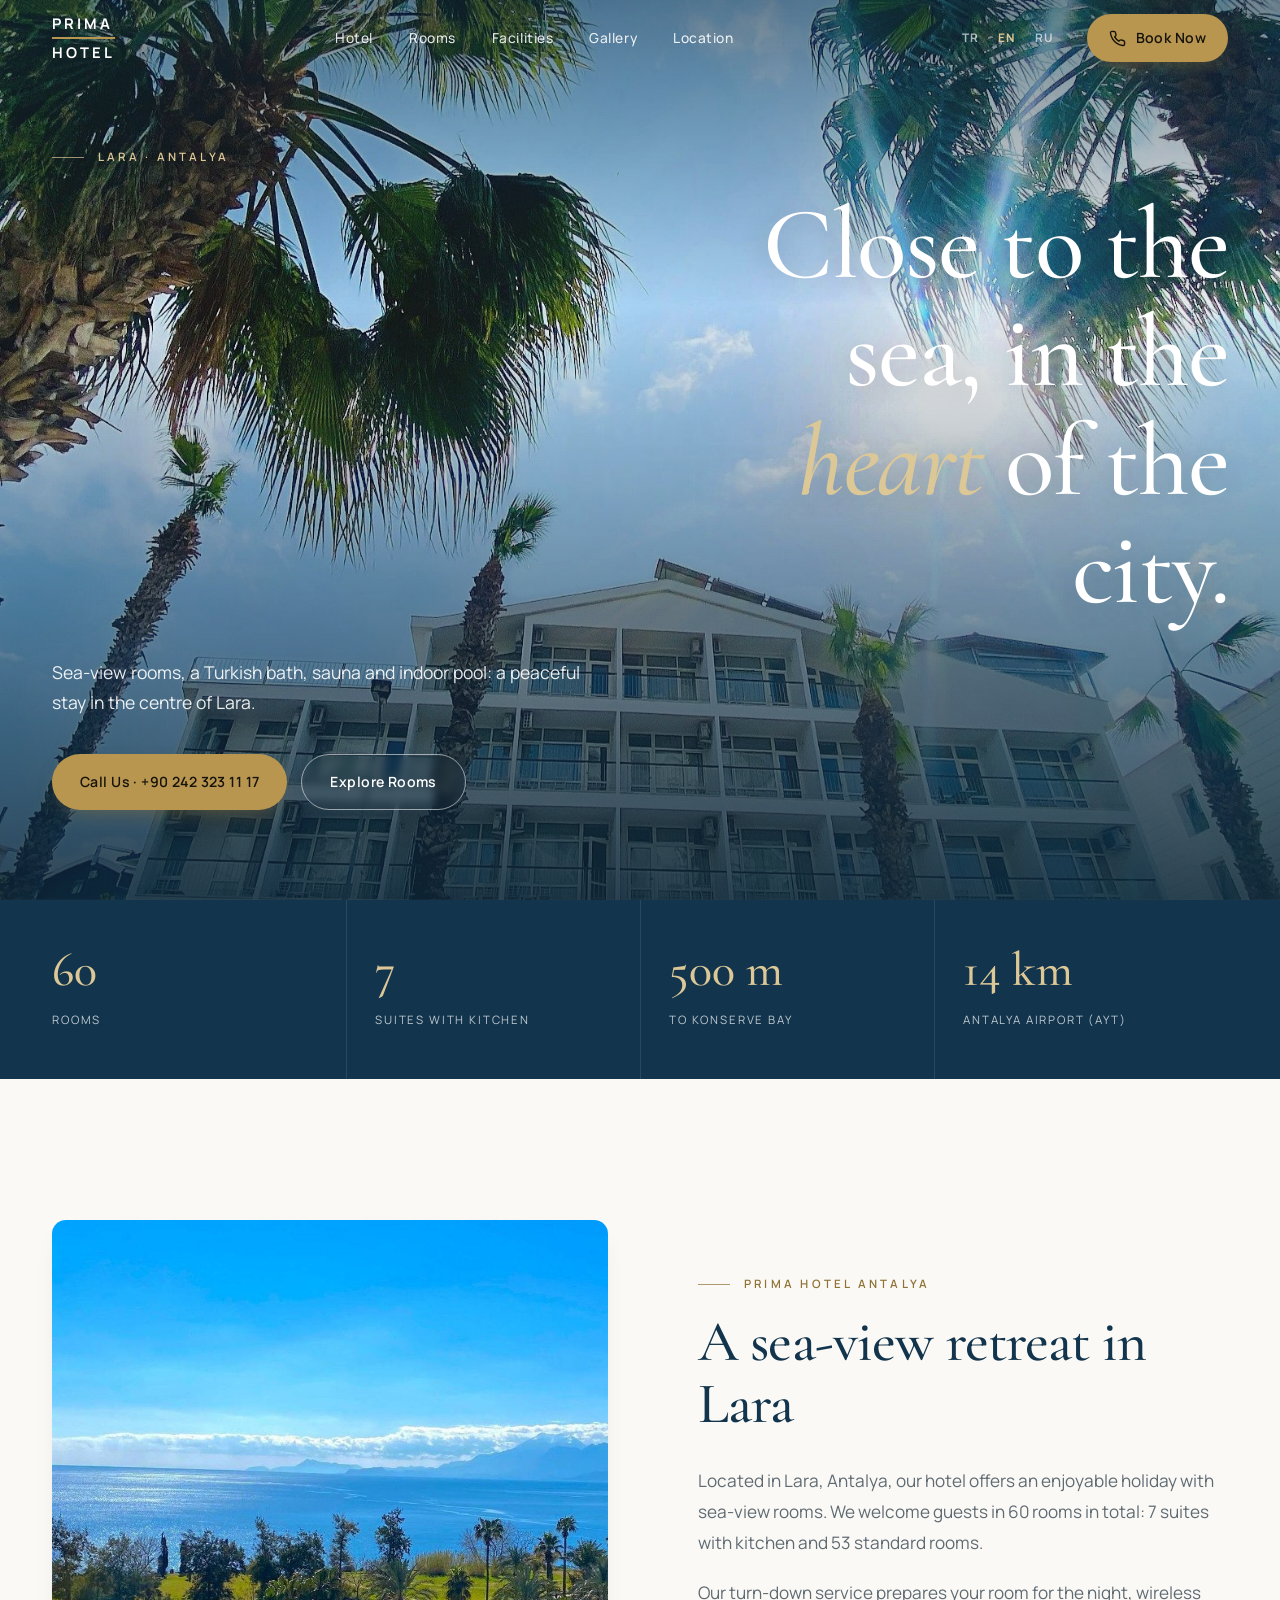
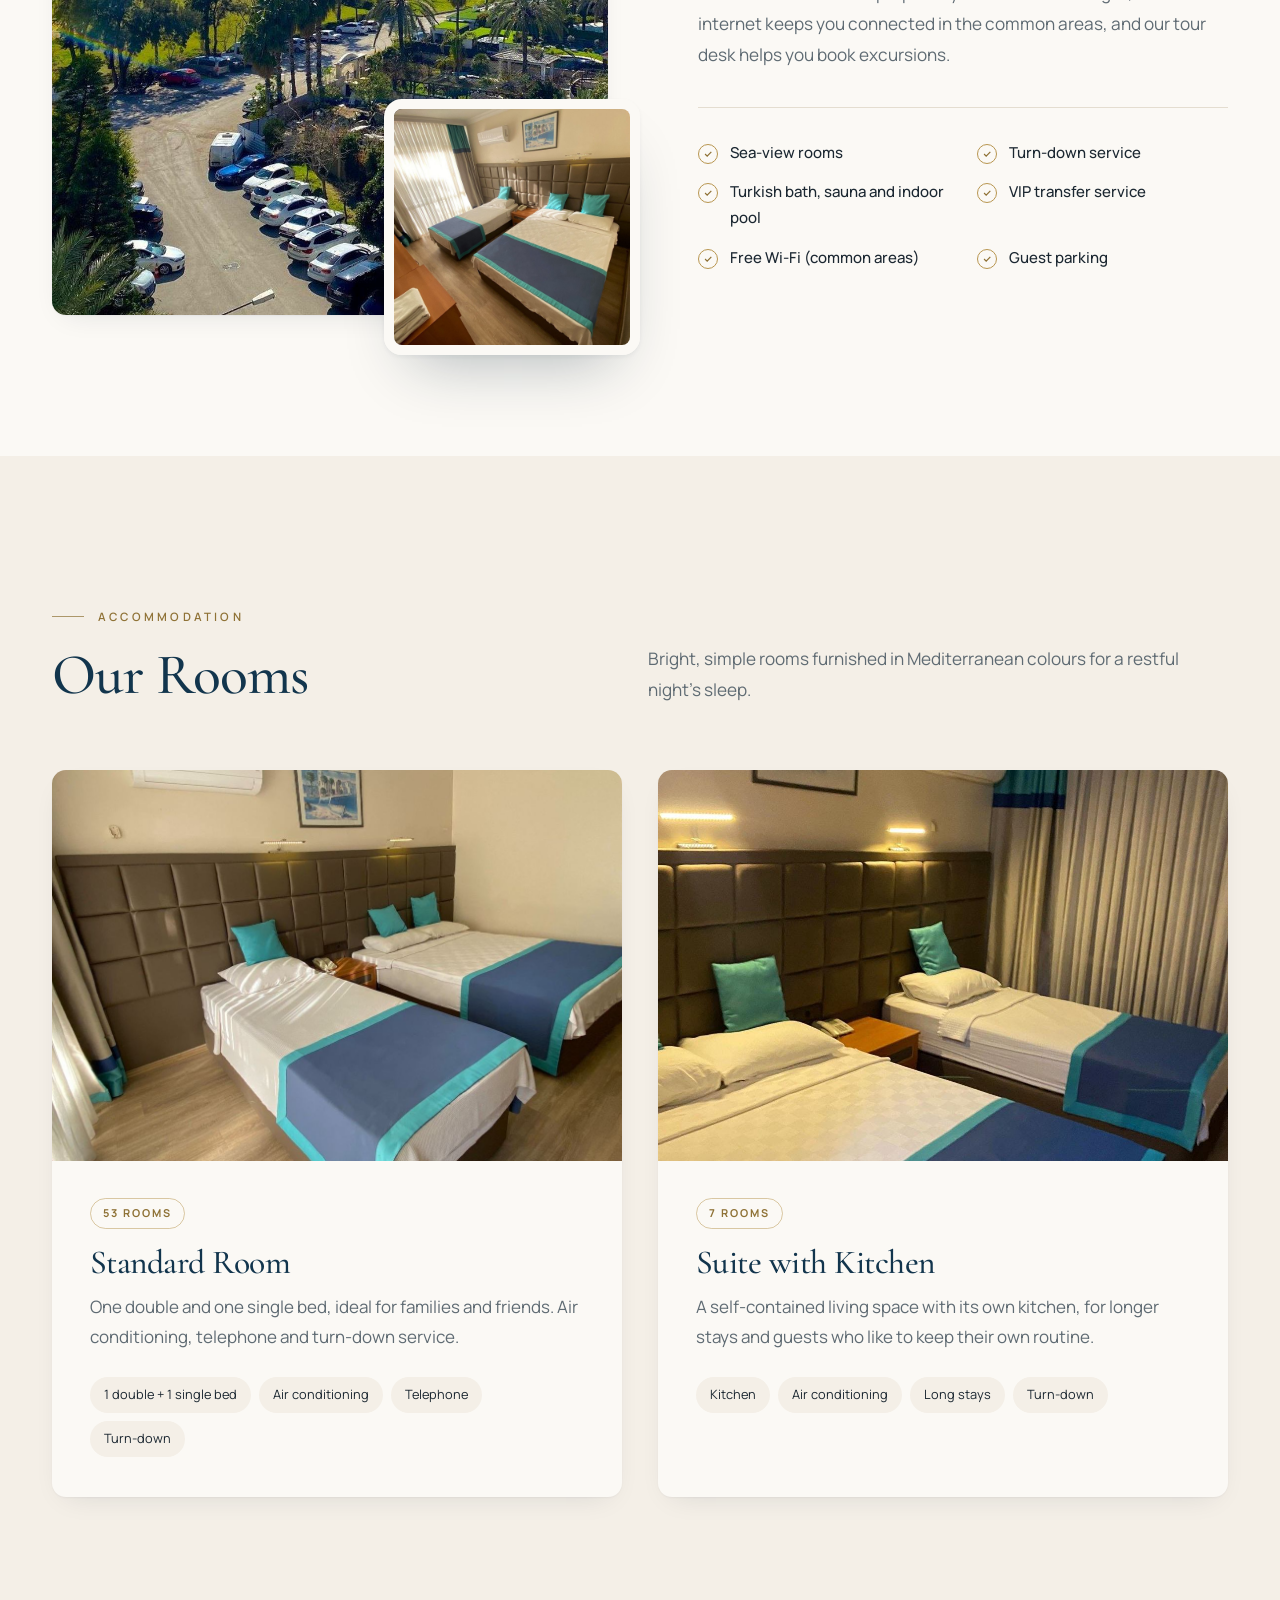
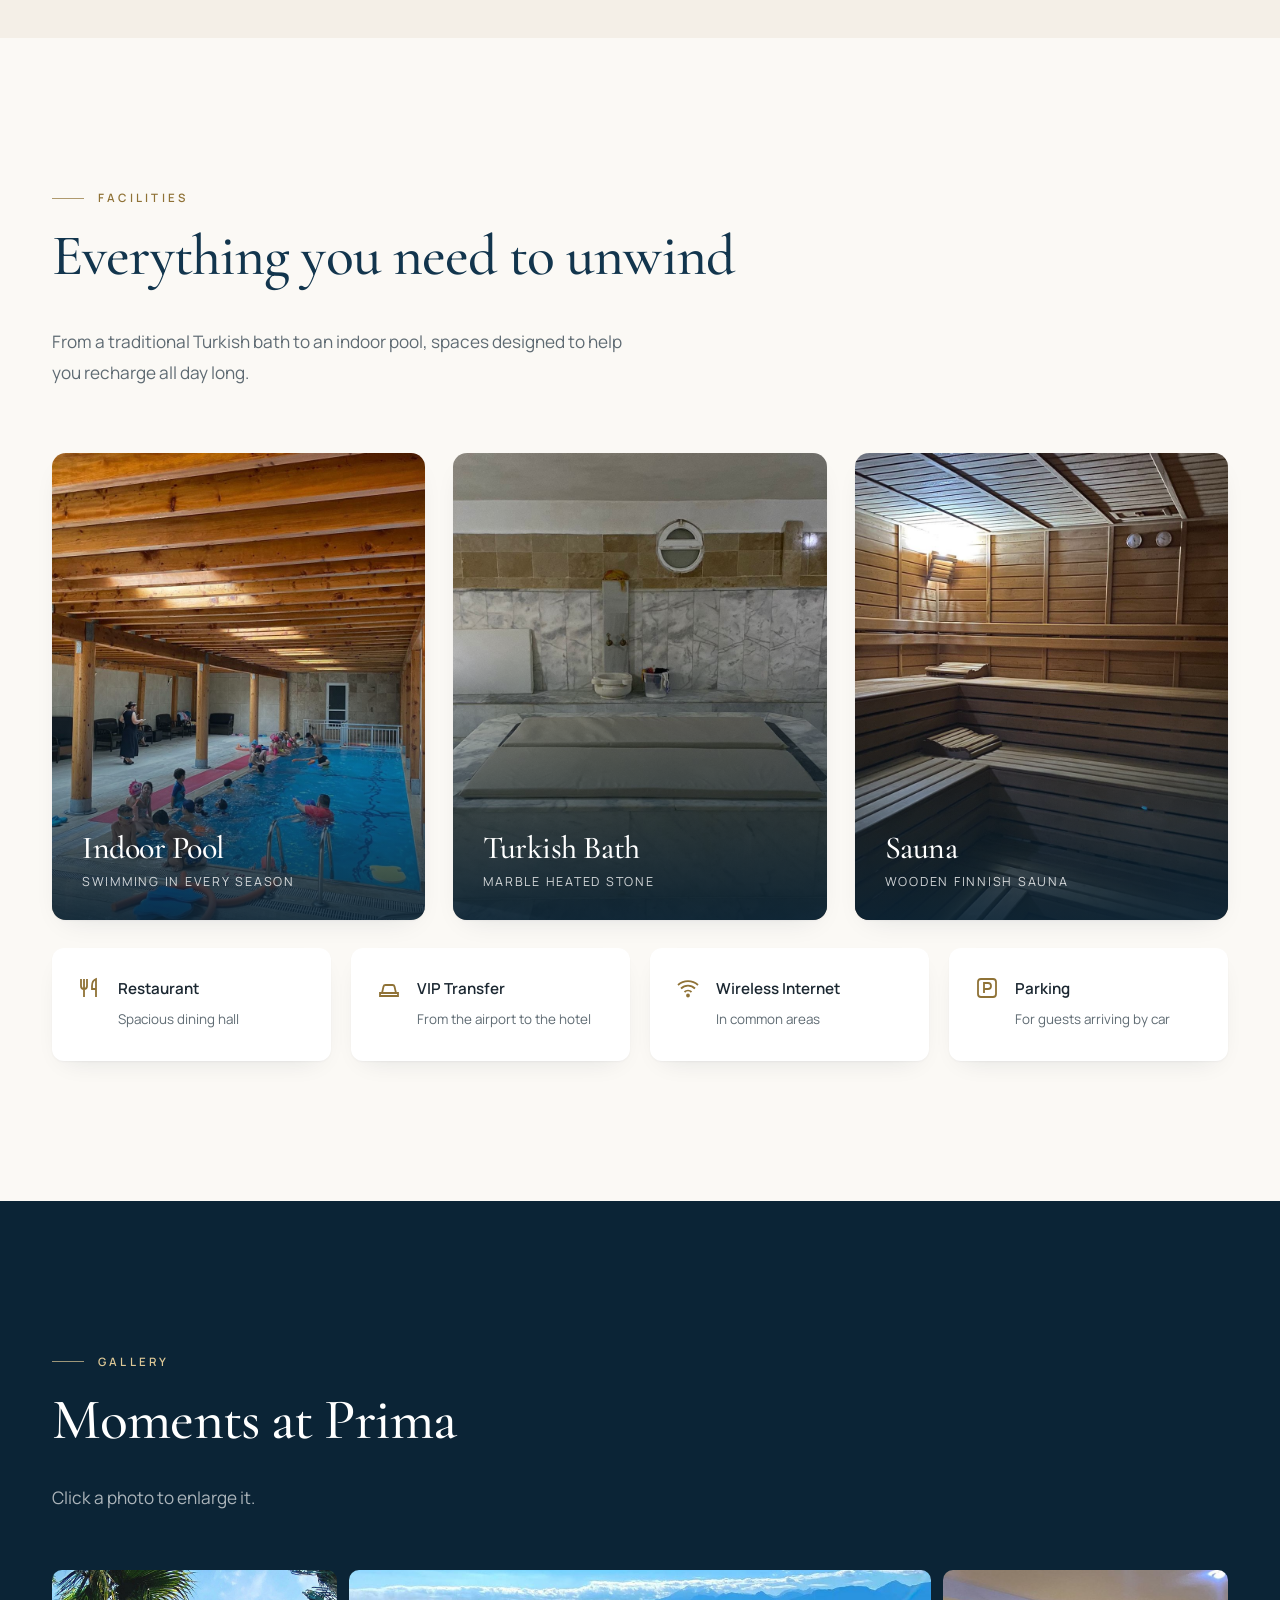
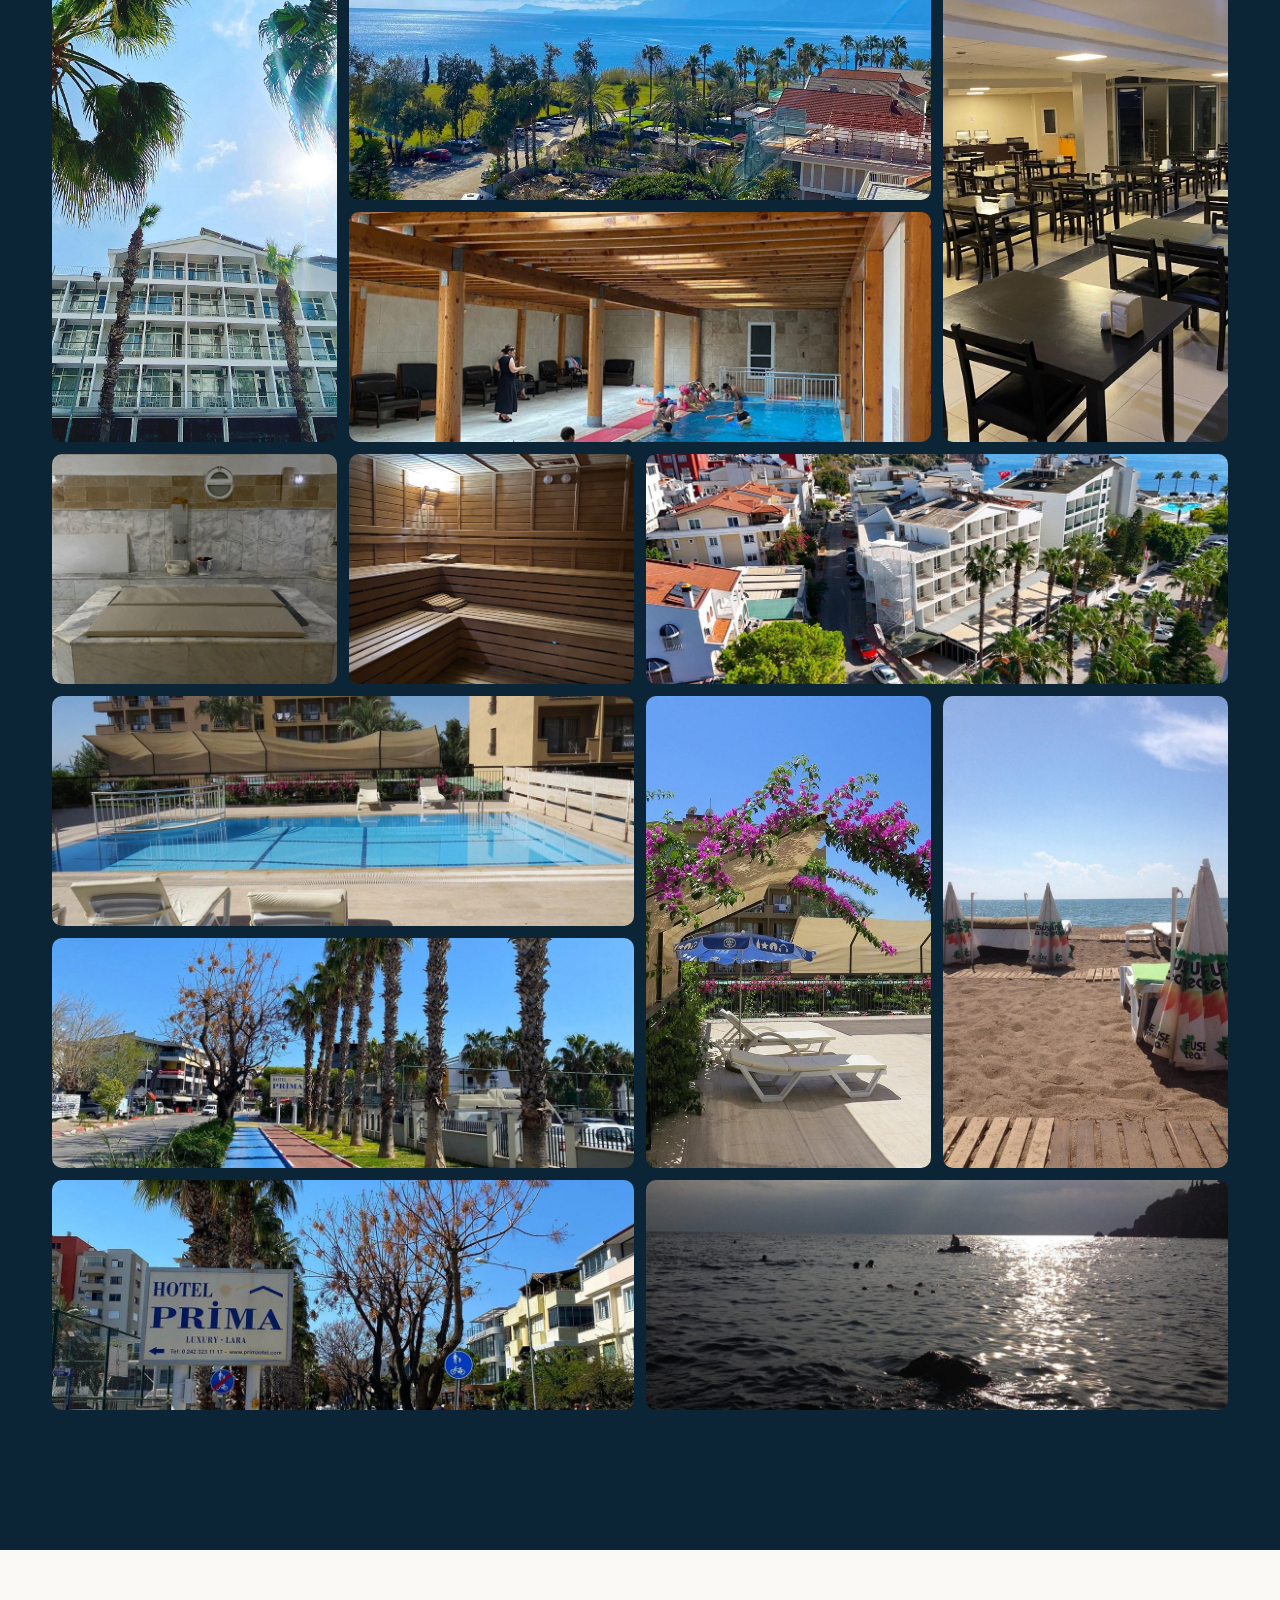
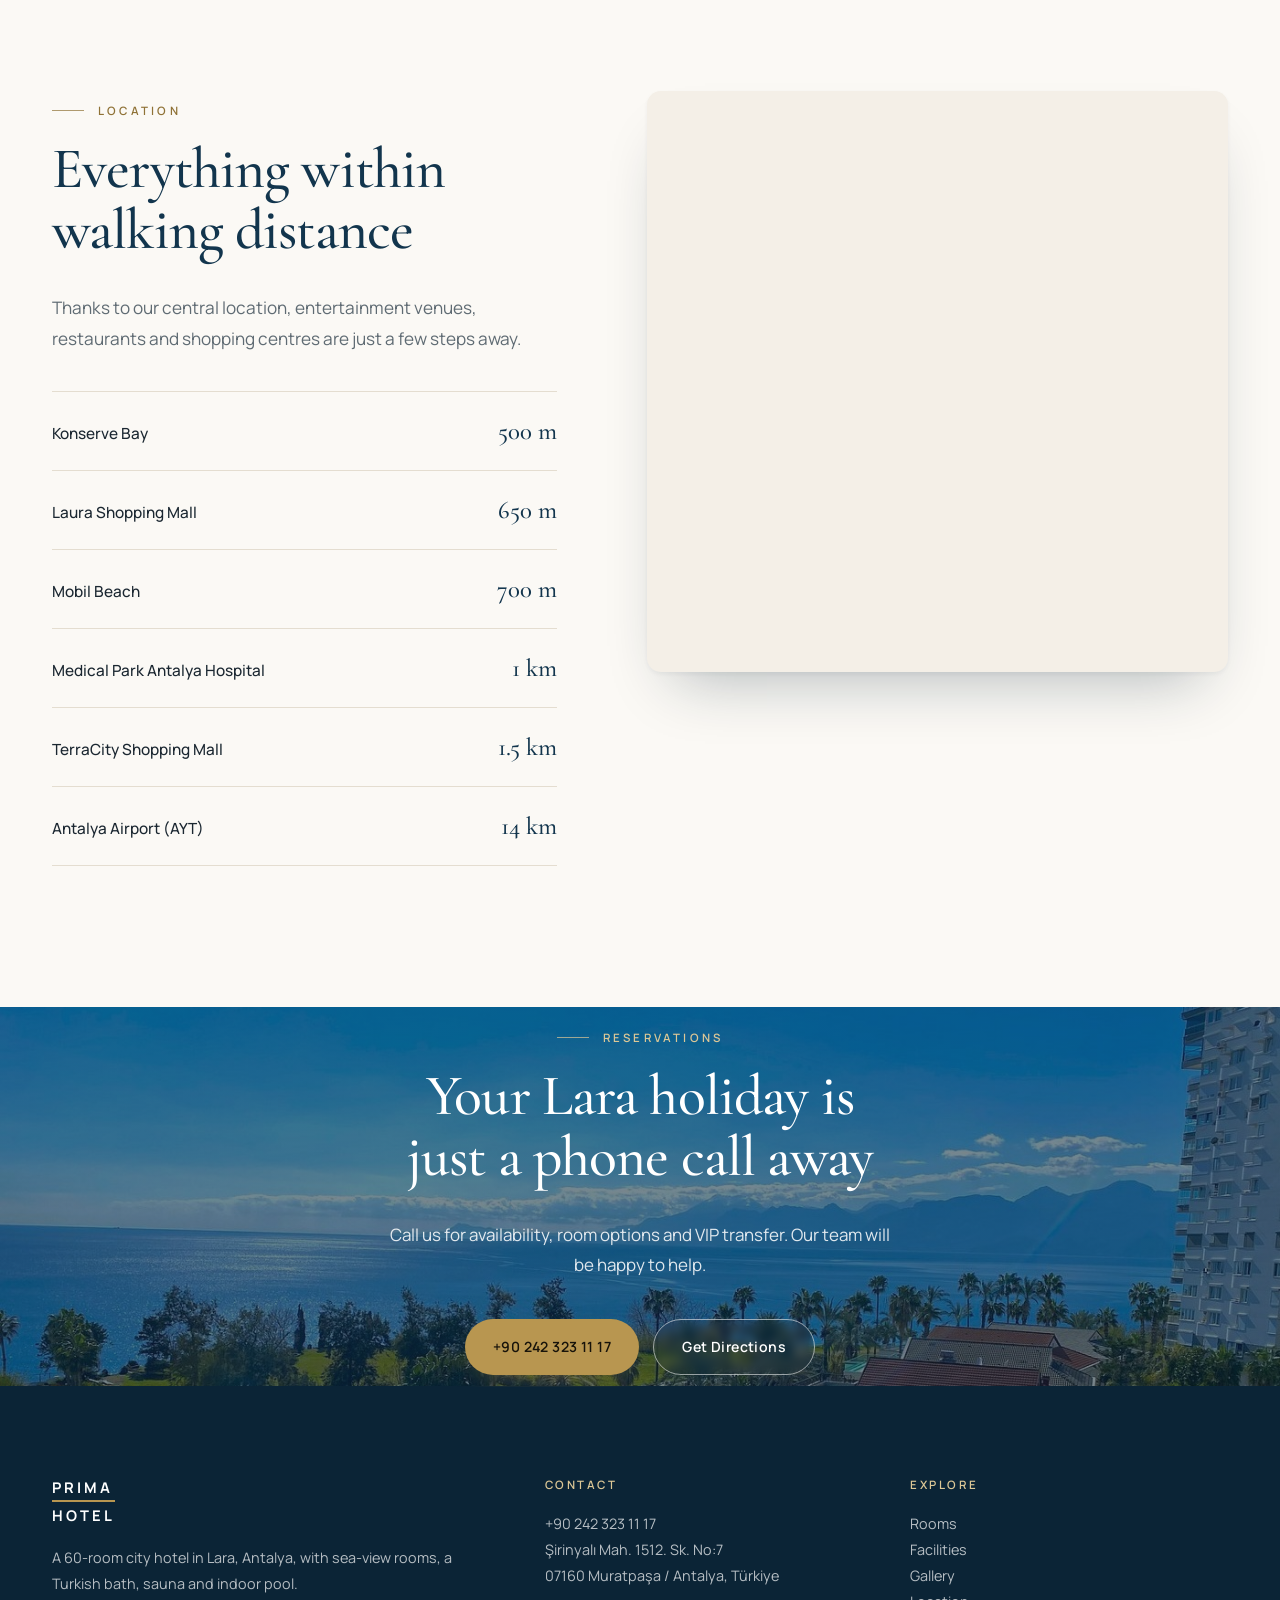
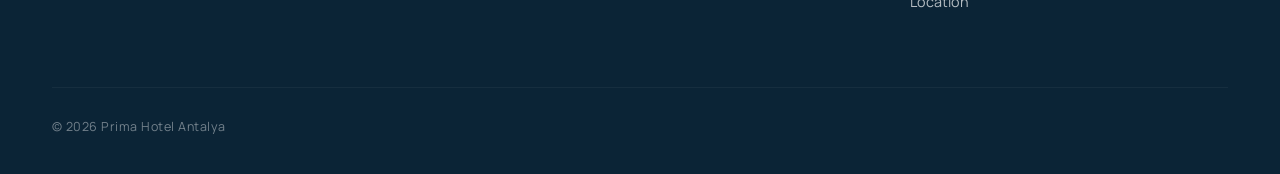
==== commit 6d77b5c5: "Mobile one-handed layout, SEO pass and Netlify deploy config - Phone hero shows only the headline an" ====
--- a/en.html
+++ b/en.html
@@ -2,19 +2,65 @@
 <html lang="en">
 <head>
 <meta charset="utf-8">
-<meta name="viewport" content="width=device-width, initial-scale=1">
-<title>Prima Hotel Antalya · Lara</title>
-<meta name="description" content="Prima Hotel, a 60-room hotel in Lara, Antalya, within walking distance of the sea. Turkish bath, sauna, indoor pool, restaurant and VIP transfer.">
-<meta property="og:title" content="Prima Hotel Antalya">
-<meta property="og:description" content="Sea-view rooms, Turkish bath, sauna and indoor pool in Lara, Antalya.">
-<meta property="og:image" content="img/otel.jpg">
+<meta name="viewport" content="width=device-width, initial-scale=1, viewport-fit=cover">
+<title>Prima Hotel Antalya | Sea-View Hotel in Lara</title>
+<meta name="description" content="60-room hotel in Lara, Antalya, 500 m from Konserve Bay. Sea-view rooms, Turkish bath, sauna, indoor pool and VIP transfer. Call +90 242 323 11 17.">
+<link rel="canonical" href="https://prima-hotel-antalya.netlify.app/en.html">
+<link rel="alternate" hreflang="tr" href="https://prima-hotel-antalya.netlify.app/">
+<link rel="alternate" hreflang="en" href="https://prima-hotel-antalya.netlify.app/en.html">
+<link rel="alternate" hreflang="ru" href="https://prima-hotel-antalya.netlify.app/ru.html">
+<link rel="alternate" hreflang="x-default" href="https://prima-hotel-antalya.netlify.app/">
+<meta name="theme-color" content="#12354d">
+<meta property="og:type" content="website">
+<meta property="og:site_name" content="Prima Hotel Antalya">
+<meta property="og:title" content="Prima Hotel Antalya | Sea-View Hotel in Lara">
+<meta property="og:description" content="60-room hotel in Lara, Antalya, 500 m from Konserve Bay. Sea-view rooms, Turkish bath, sauna, indoor pool and VIP transfer. Call +90 242 323 11 17.">
+<meta property="og:url" content="https://prima-hotel-antalya.netlify.app/en.html">
+<meta property="og:image" content="https://prima-hotel-antalya.netlify.app/img/otel.jpg">
+<meta property="og:image:width" content="1574">
+<meta property="og:image:height" content="1536">
+<meta property="og:locale" content="en_US">
+<meta property="og:locale:alternate" content="tr_TR">
+<meta property="og:locale:alternate" content="ru_RU">
+<meta name="twitter:card" content="summary_large_image">
+<link rel="preload" as="image" href="img/otel.jpg">
+<script type="application/ld+json">
+{
+  "@context": "https://schema.org",
+  "@type": "Hotel",
+  "name": "Prima Hotel Antalya",
+  "alternateName": "Prima Hotel Antalya",
+  "description": "60-room hotel in Lara, Antalya with sea-view rooms, Turkish bath, sauna, indoor pool, restaurant and VIP transfer.",
+  "url": "https://prima-hotel-antalya.netlify.app/en.html",
+  "inLanguage": "en",
+  "image": ["https://prima-hotel-antalya.netlify.app/img/otel.jpg", "https://prima-hotel-antalya.netlify.app/img/deniz-manzarasi.jpg", "https://prima-hotel-antalya.netlify.app/img/kapali-havuz.jpg"],
+  "telephone": "+90 242 323 11 17",
+  "numberOfRooms": 60,
+  "address": {
+    "@type": "PostalAddress",
+    "streetAddress": "Şirinyalı Mah. 1512. Sk. No:7",
+    "addressLocality": "Muratpaşa",
+    "addressRegion": "Antalya",
+    "postalCode": "07160",
+    "addressCountry": "TR"
+  },
+  "geo": { "@type": "GeoCoordinates", "latitude": 36.855788, "longitude": 30.742263 },
+  "hasMap": "https://www.google.com/maps?q=36.855788,30.742263",
+  "amenityFeature": [
+    { "@type": "LocationFeatureSpecification", "name": "Turkish bath (hamam)", "value": true },
+    { "@type": "LocationFeatureSpecification", "name": "Sauna", "value": true },
+    { "@type": "LocationFeatureSpecification", "name": "Indoor pool", "value": true },
+    { "@type": "LocationFeatureSpecification", "name": "Restaurant", "value": true },
+    { "@type": "LocationFeatureSpecification", "name": "Free Wi-Fi in common areas", "value": true },
+    { "@type": "LocationFeatureSpecification", "name": "Parking", "value": true },
+    { "@type": "LocationFeatureSpecification", "name": "VIP airport transfer", "value": true }
+  ]
+}
+</script>
 <link rel="preconnect" href="https://fonts.googleapis.com">
 <link rel="preconnect" href="https://fonts.gstatic.com" crossorigin>
 <link href="https://fonts.googleapis.com/css2?family=Cormorant+Garamond:ital,wght@0,500;0,600;1,500&family=Manrope:wght@400;500;600;700&display=swap" rel="stylesheet">
 <link rel="stylesheet" href="styles.css">
-<link rel="alternate" hreflang="tr" href="index.html">
-<link rel="alternate" hreflang="en" href="en.html">
-<link rel="alternate" hreflang="ru" href="ru.html">
 </head>
 <body>
 
--- a/styles.css
+++ b/styles.css
@@ -229,3 +229,29 @@
   .cta{padding:calc(var(--pano-h) + 48px) 0 72px;align-items:flex-start}
   .cta::after{background:linear-gradient(180deg,rgba(11,36,54,.08) 0,rgba(11,36,54,.08) var(--pano-h),var(--sea-deep) var(--pano-h),var(--sea-deep) 100%)}
 }
+
+/* Touch targets: every tappable control is at least 48px */
+.btn{min-height:48px}
+.menu-btn{min-width:48px;min-height:48px;align-items:center;justify-content:center}
+/* Form fields (none on the page yet): large, and 16px text so phones don't zoom in */
+input,select,textarea{font:inherit;font-size:1rem;width:100%;min-height:52px;padding:14px 16px;border:1px solid var(--line);border-radius:10px;background:#fff;color:var(--ink)}
+textarea{min-height:140px}
+
+@media (max-width: 960px){
+  .menu-btn{display:inline-flex}
+  /* Floating call button waits until the hero call button has scrolled away, so only one call action shows at a time */
+  .js .call-fab{transition:opacity .3s, transform .3s}
+  .js .call-fab:not(.show){opacity:0;transform:translateY(16px);pointer-events:none}
+}
+
+/* One-handed phone layout */
+@media (max-width: 640px){
+  .hero{padding-bottom:max(28px, env(safe-area-inset-bottom))}
+  .hero h1{font-size:clamp(2.7rem,12.5vw,3.6rem);margin-bottom:28px}
+  .hero p,.hero .btn-ghost{display:none}
+  .hero-ctas .btn,.cta .btn{width:100%;min-height:56px;font-size:1rem}
+  .lang a{display:inline-flex;align-items:center;justify-content:center;min-width:48px;min-height:48px;padding:0}
+  footer a{display:inline-flex;align-items:center;min-height:48px}
+  footer p{margin:0}
+  .call-fab{right:max(16px, env(safe-area-inset-right));bottom:max(16px, env(safe-area-inset-bottom))}
+}
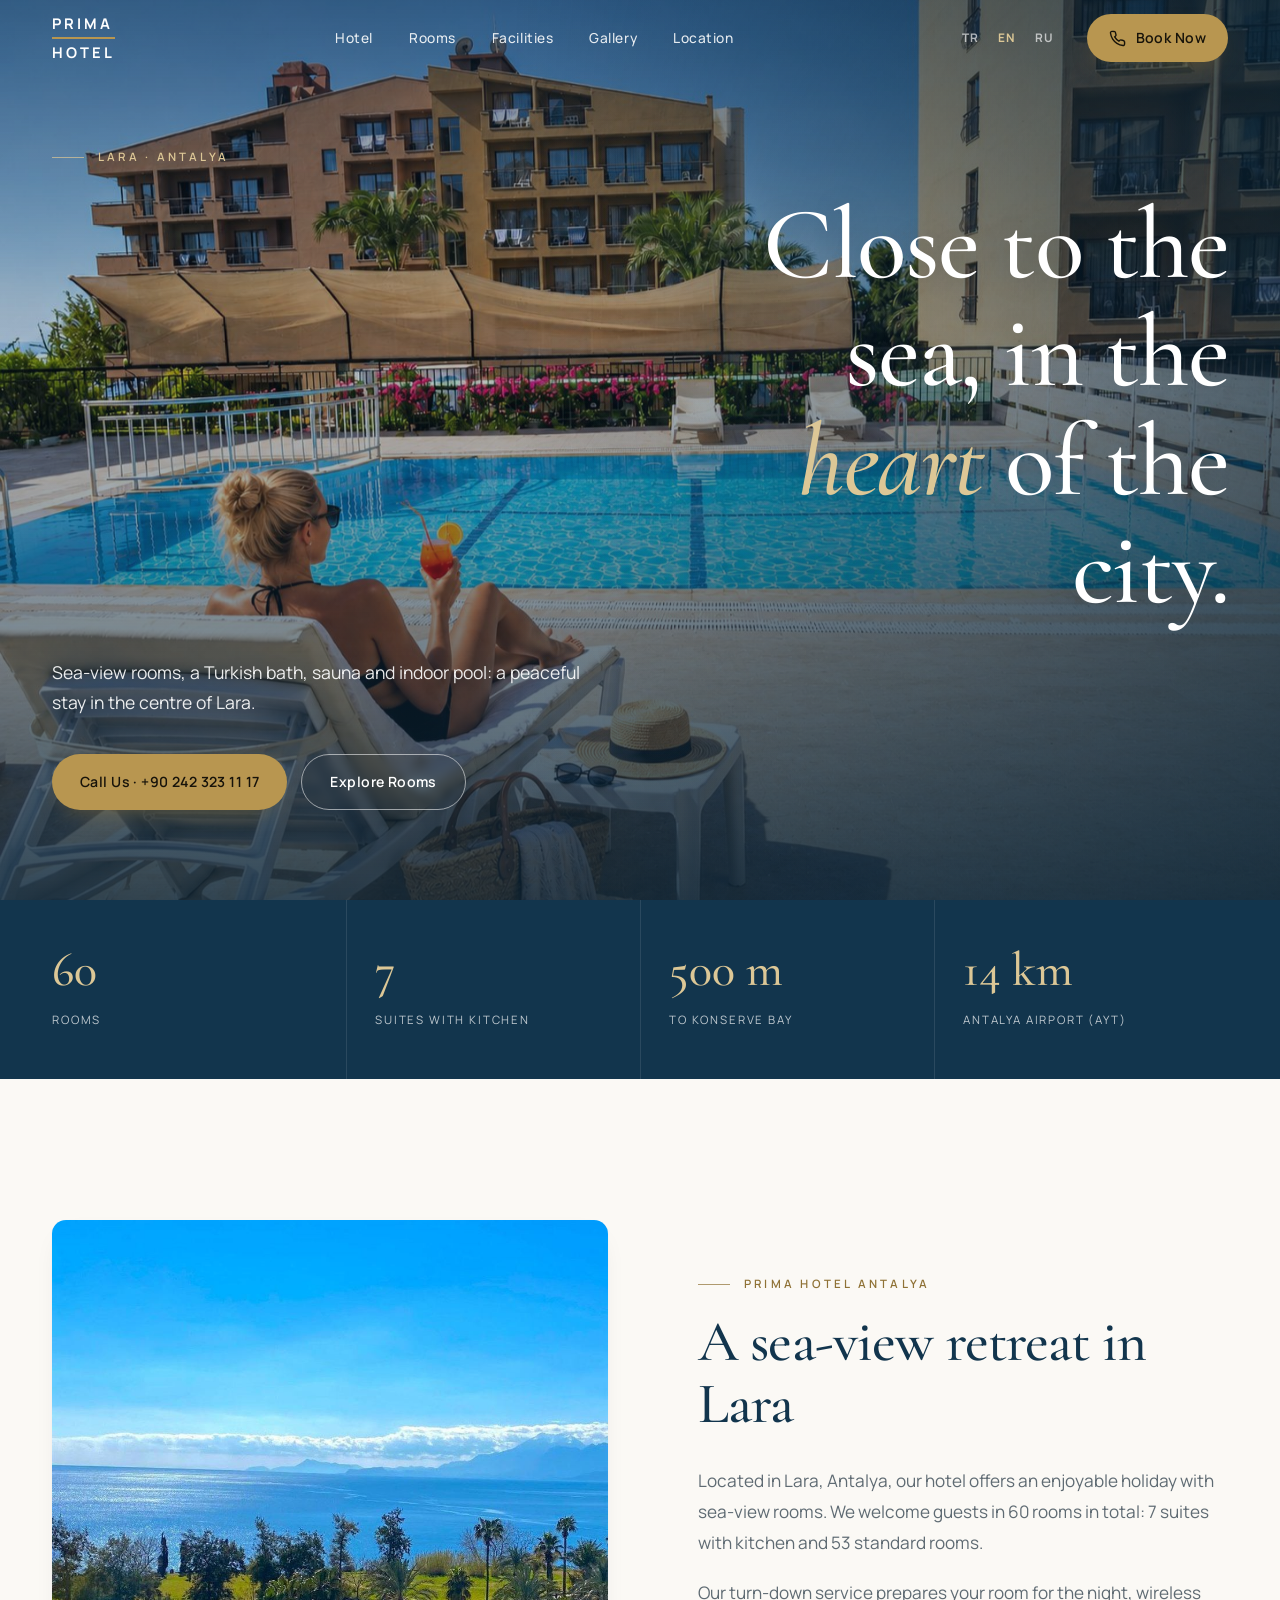
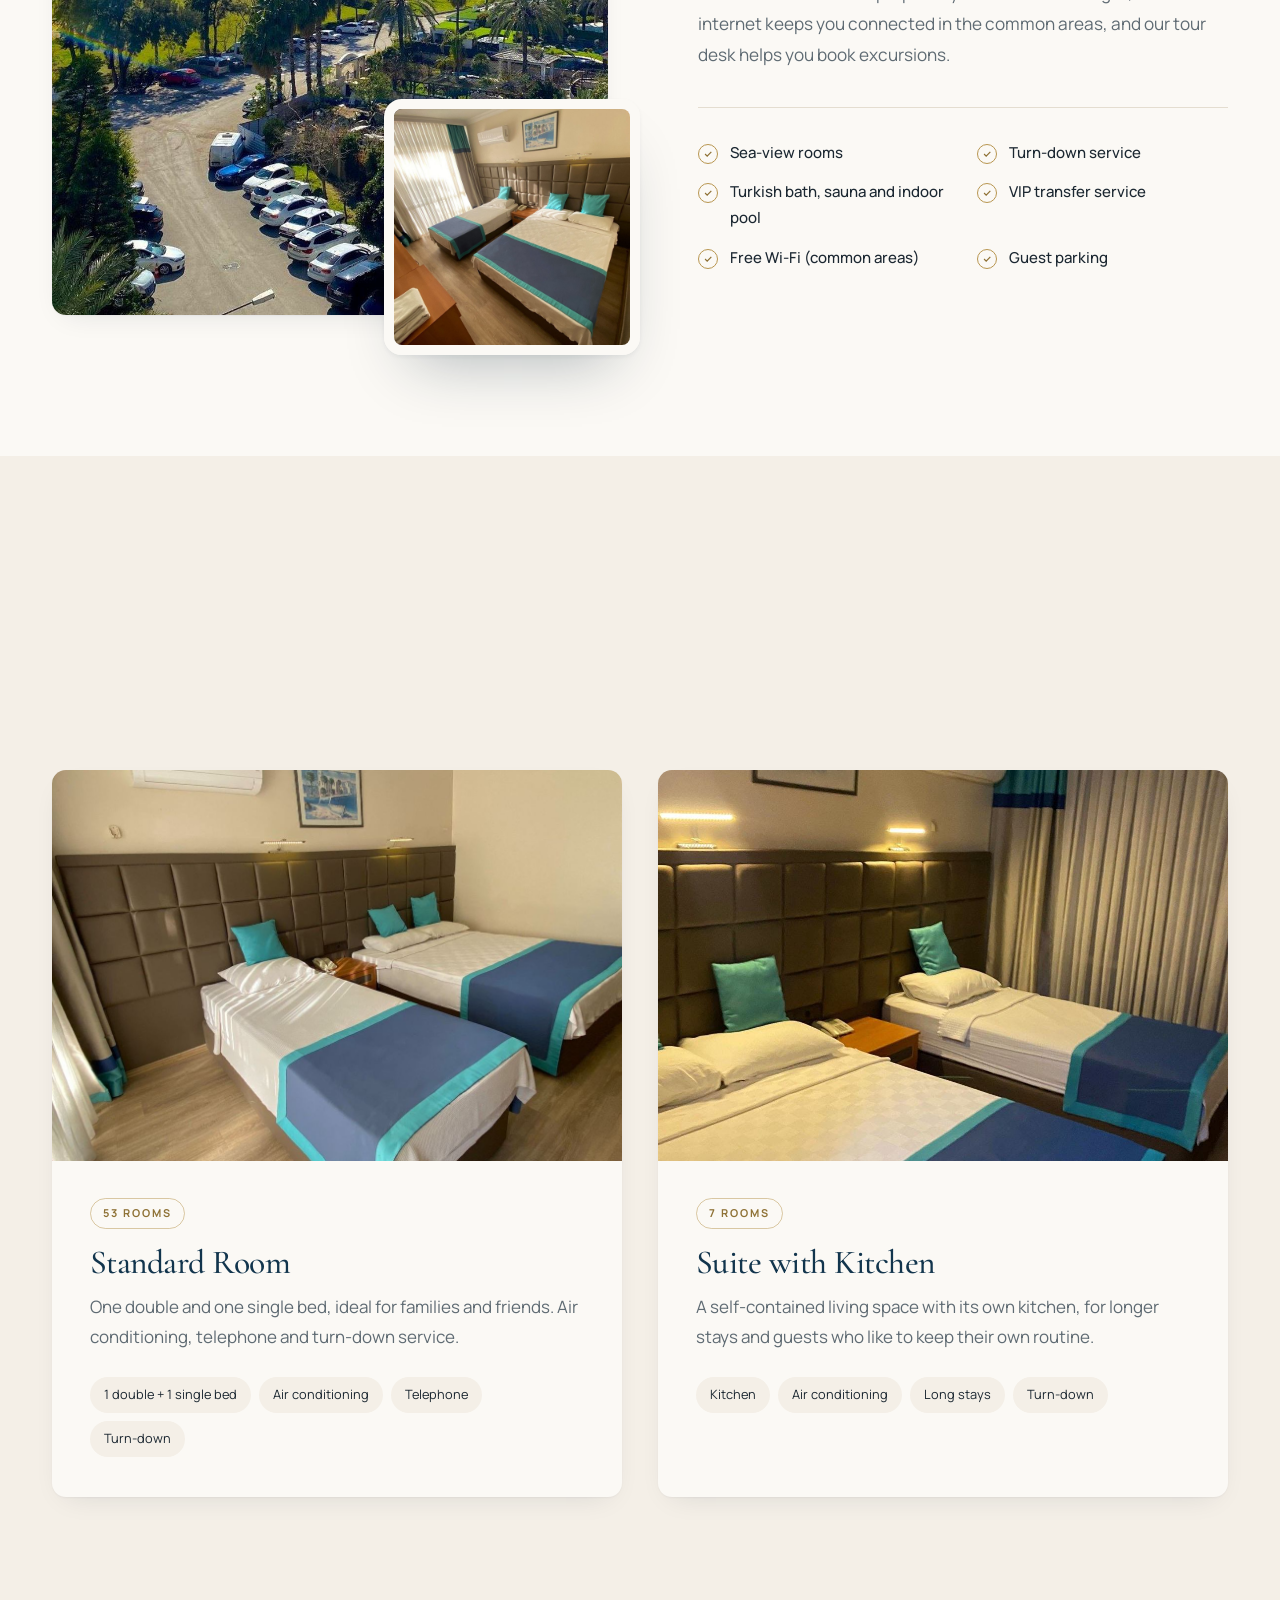
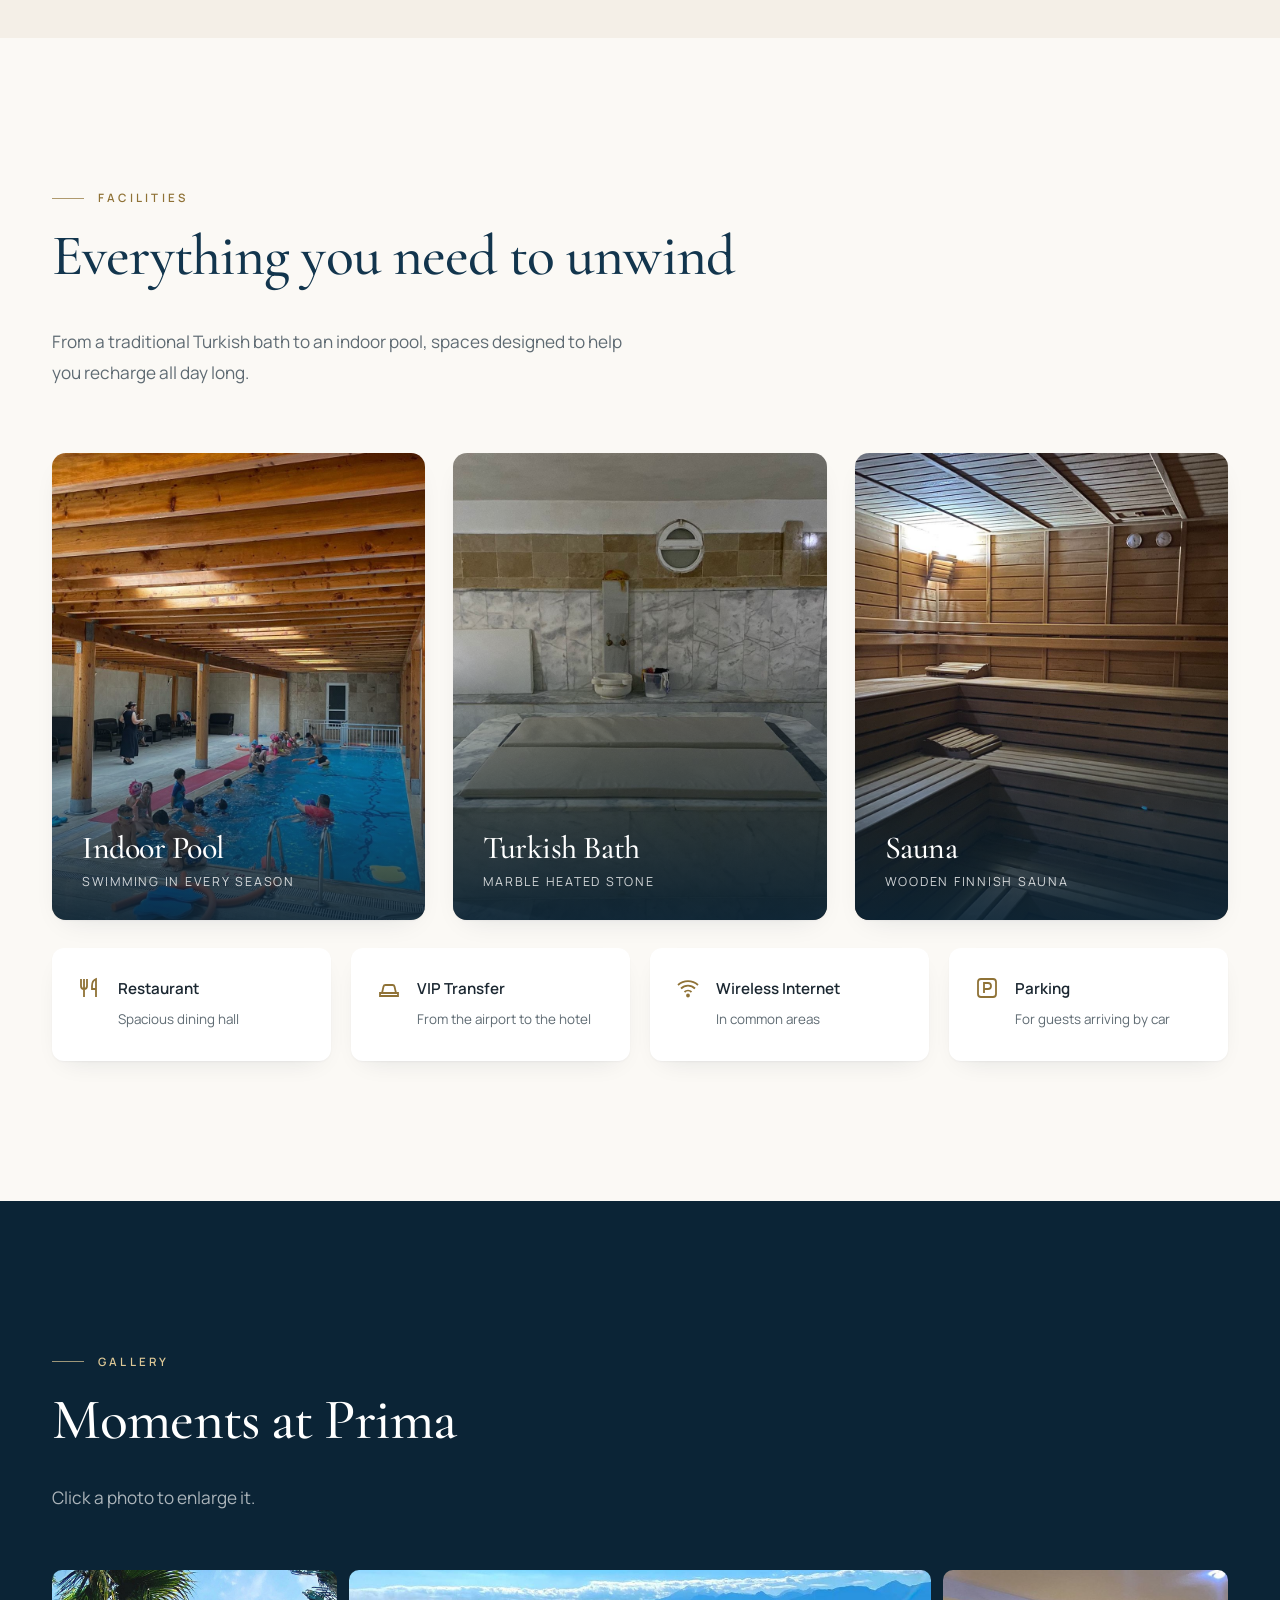
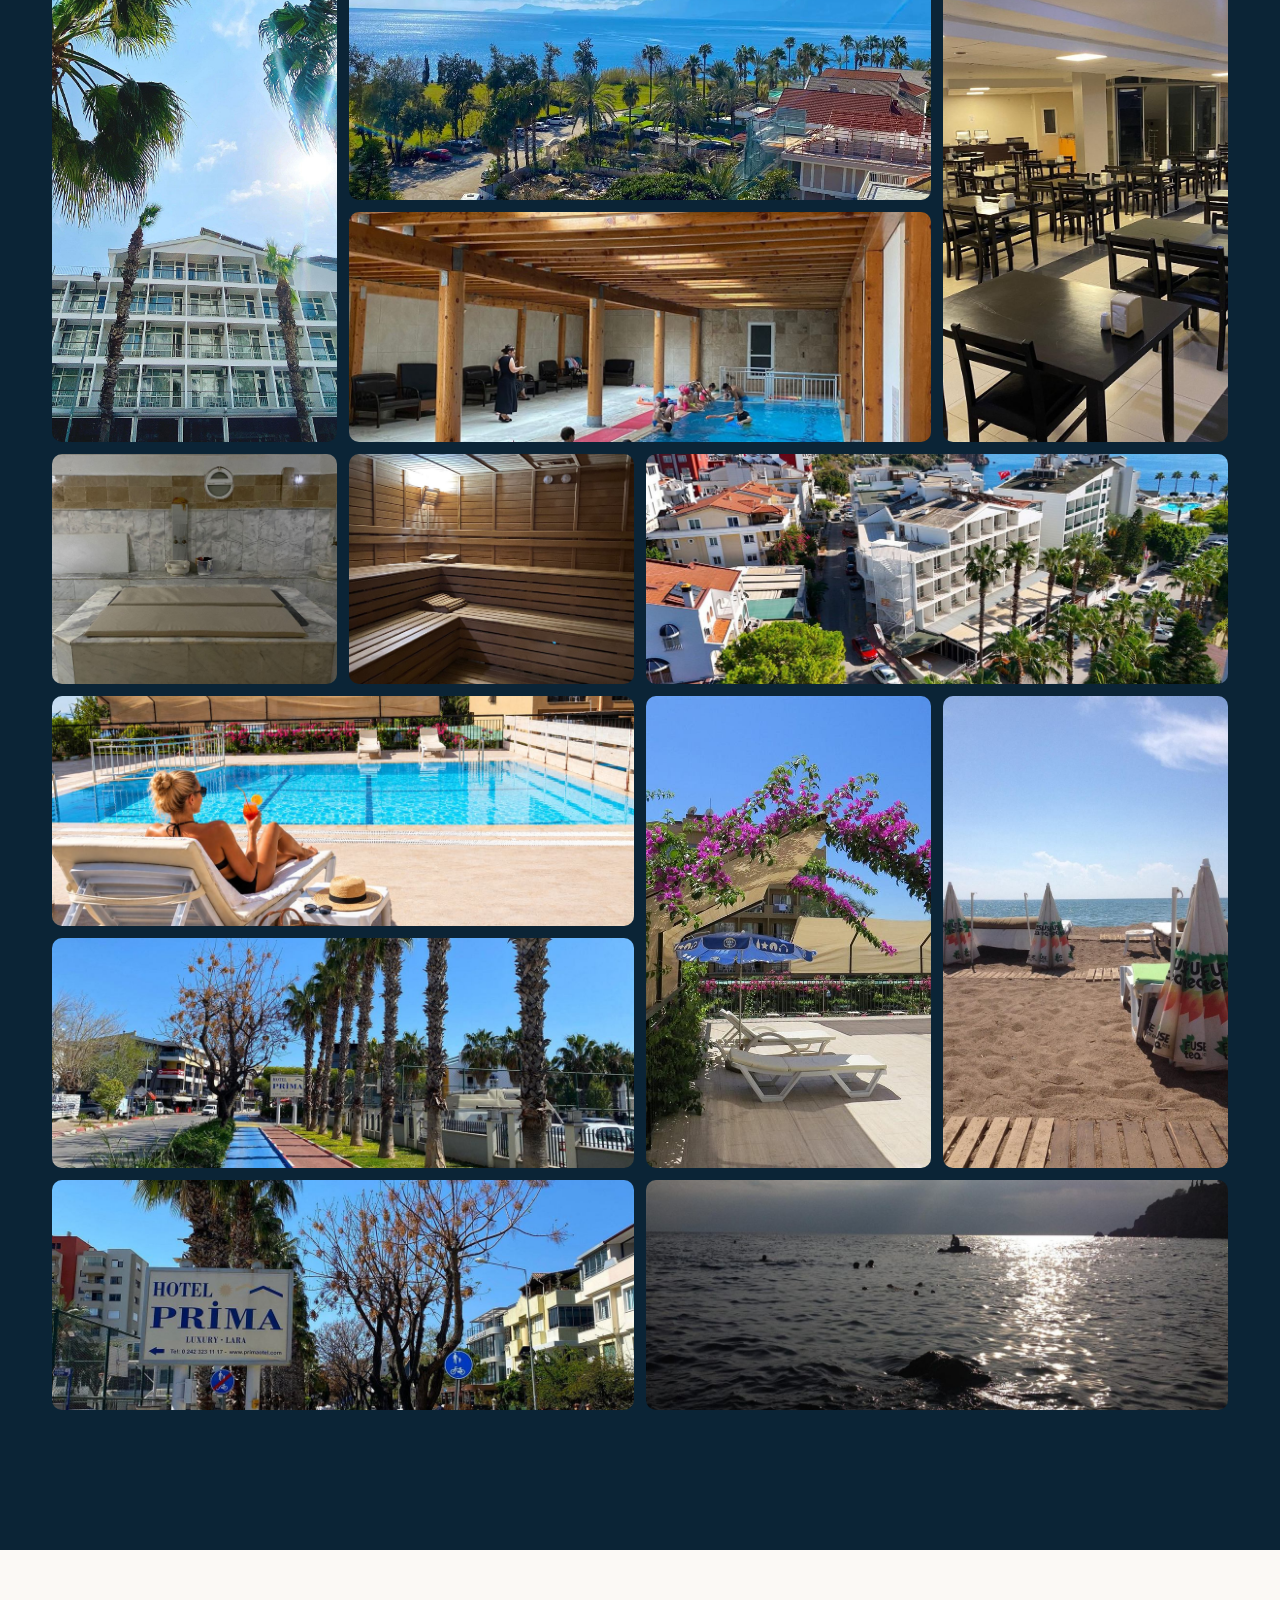
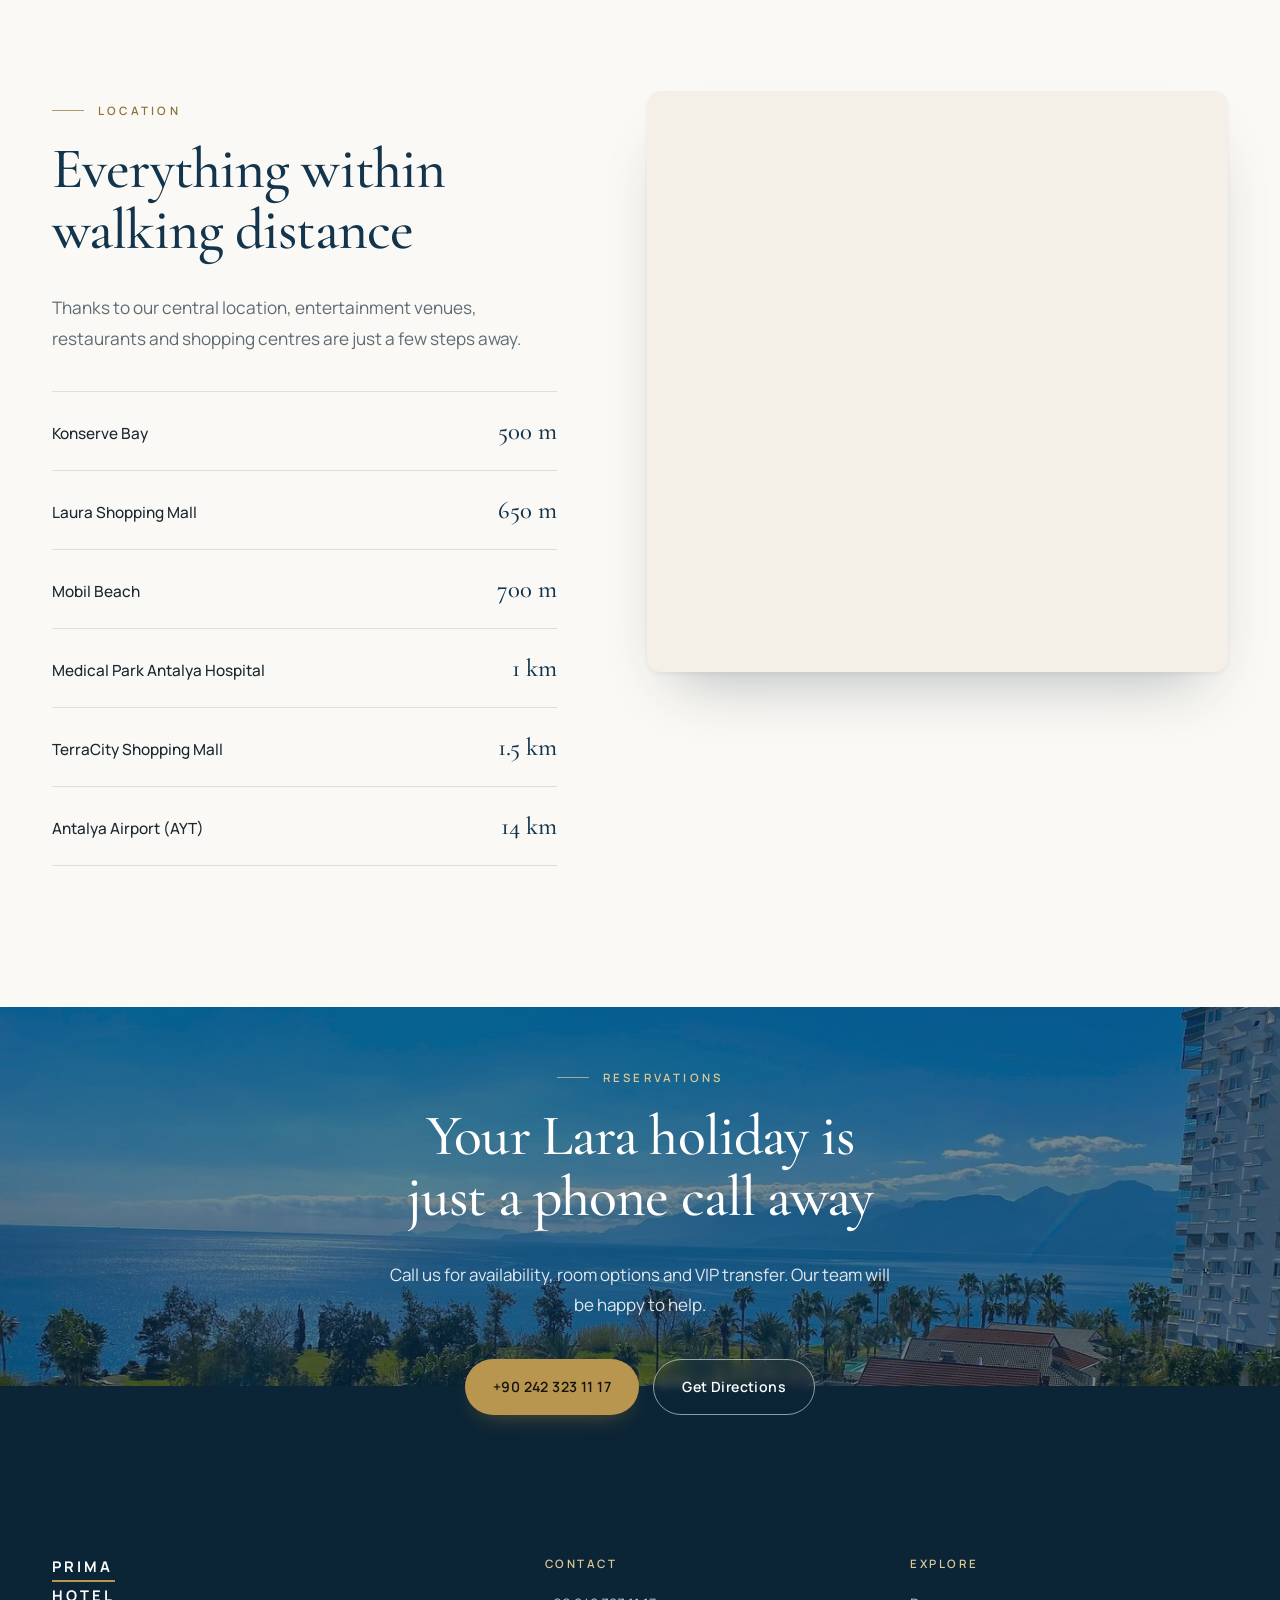
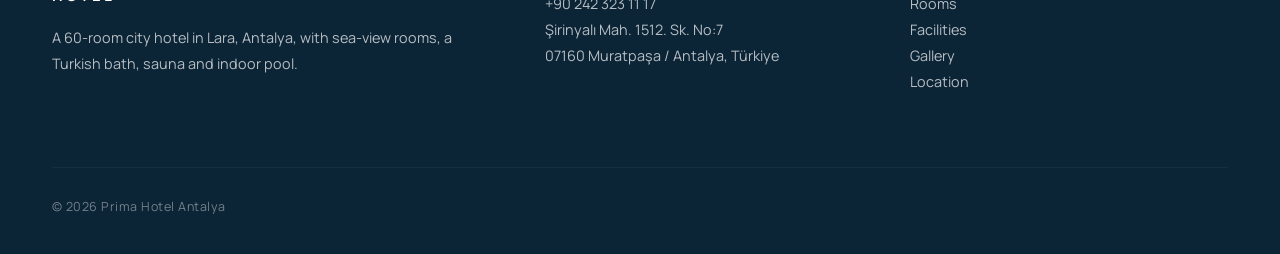
==== commit c226639c: "Use the pool photo as the hero banner - New img/banner.jpg (full-size 1448x1086) as hero background," ====
--- a/en.html
+++ b/en.html
@@ -16,14 +16,14 @@
 <meta property="og:title" content="Prima Hotel Antalya | Sea-View Hotel in Lara">
 <meta property="og:description" content="60-room hotel in Lara, Antalya, 500 m from Konserve Bay. Sea-view rooms, Turkish bath, sauna, indoor pool and VIP transfer. Call +90 242 323 11 17.">
 <meta property="og:url" content="https://prima-hotel-antalya.netlify.app/en.html">
-<meta property="og:image" content="https://prima-hotel-antalya.netlify.app/img/otel.jpg">
-<meta property="og:image:width" content="1574">
-<meta property="og:image:height" content="1536">
+<meta property="og:image" content="https://prima-hotel-antalya.netlify.app/img/banner.jpg">
+<meta property="og:image:width" content="1448">
+<meta property="og:image:height" content="1086">
 <meta property="og:locale" content="en_US">
 <meta property="og:locale:alternate" content="tr_TR">
 <meta property="og:locale:alternate" content="ru_RU">
 <meta name="twitter:card" content="summary_large_image">
-<link rel="preload" as="image" href="img/otel.jpg">
+<link rel="preload" as="image" href="img/banner.jpg">
 <script type="application/ld+json">
 {
   "@context": "https://schema.org",
@@ -93,7 +93,7 @@
 
 <main id="top">
   <section class="hero">
-    <div class="hero-bg" role="img" aria-label="Prima Hotel building among palm trees"></div>
+    <div class="hero-bg" role="img" aria-label="Guest relaxing on a sun lounger by the pool"></div>
     <div class="wrap">
       <span class="eyebrow">Lara · Antalya</span>
       <h1>Close to the sea, in the <em>heart</em> of the city.</h1>
--- a/styles.css
+++ b/styles.css
@@ -56,9 +56,9 @@
 
 /* Hero */
 .hero{position:relative;min-height:100svh;display:flex;align-items:flex-end;color:#fff;padding:0 0 clamp(64px,10vh,112px);overflow:hidden}
-.hero-bg{position:absolute;inset:0;background:url(img/otel.jpg) center 35%/cover no-repeat;transform:scale(1.06);animation:drift 18s ease-out forwards}
+.hero-bg{position:absolute;inset:0;background:url(img/banner.jpg) 30% 60%/cover no-repeat;transform:scale(1.06);animation:drift 18s ease-out forwards}
 @keyframes drift{to{transform:scale(1)}}
-.hero::after{content:"";position:absolute;inset:0;background:linear-gradient(180deg,rgba(11,36,54,.55) 0%,rgba(11,36,54,.06) 34%,rgba(11,36,54,.84) 100%)}
+.hero::after{content:"";position:absolute;inset:0;background:linear-gradient(270deg,rgba(11,36,54,.6) 0%,rgba(11,36,54,0) 60%),linear-gradient(180deg,rgba(11,36,54,.55) 0%,rgba(11,36,54,.22) 38%,rgba(11,36,54,.84) 100%)}
 .hero .wrap{position:relative;z-index:1;width:100%}
 .hero .eyebrow{color:var(--gold-soft)}
 .hero h1{font-size:clamp(3.2rem,8vw,6.8rem);margin:.22em 0 .32em auto;max-width:12ch;text-align:right;text-shadow:0 2px 30px rgba(0,0,0,.18)}
@@ -128,6 +128,8 @@
 .g-grid button:hover img{transform:scale(1.04)}
 .g-grid .tall{grid-row:span 2}
 .g-grid .wide{grid-column:span 2}
+/* Keep the lounger and guest in frame when this photo is cropped to a wide tile */
+.g-grid img[src="img/havuz.jpg"]{object-position:center 75%}
 .lightbox{position:fixed;inset:0;z-index:100;background:rgba(6,20,31,.95);display:none;align-items:center;justify-content:center;padding:24px}
 .lightbox.open{display:flex}
 .lightbox img{max-height:86vh;max-width:min(1200px,100%);border-radius:8px;box-shadow:0 30px 80px -20px rgba(0,0,0,.6)}
@@ -149,7 +151,7 @@
 
 /* Contact / CTA */
 /* Panorama background: shown full width at its own ratio (1400x415), never cropped or stretched */
-.cta{--pano-h:calc(100vw * 415 / 1400);position:relative;color:#fff;text-align:center;overflow:hidden;isolation:isolate;aspect-ratio:1400/415;display:flex;align-items:center;padding:clamp(40px,4vw,64px) 0;background:var(--sea-deep)}
+.cta{--pano-h:calc(100vw * 415 / 1400);position:relative;color:#fff;text-align:center;overflow:hidden;isolation:isolate;min-height:var(--pano-h);display:flex;align-items:center;padding:clamp(40px,4vw,64px) 0;background:var(--sea-deep)}
 .cta .wrap{width:100%}
 .cta::before{content:"";position:absolute;inset:0;z-index:-2;background:url(img/deniz-panorama.jpg) center top/100% auto no-repeat}
 /* Darkens the photo for legible text; if content is taller than the photo, the area below continues in solid sea-deep */
